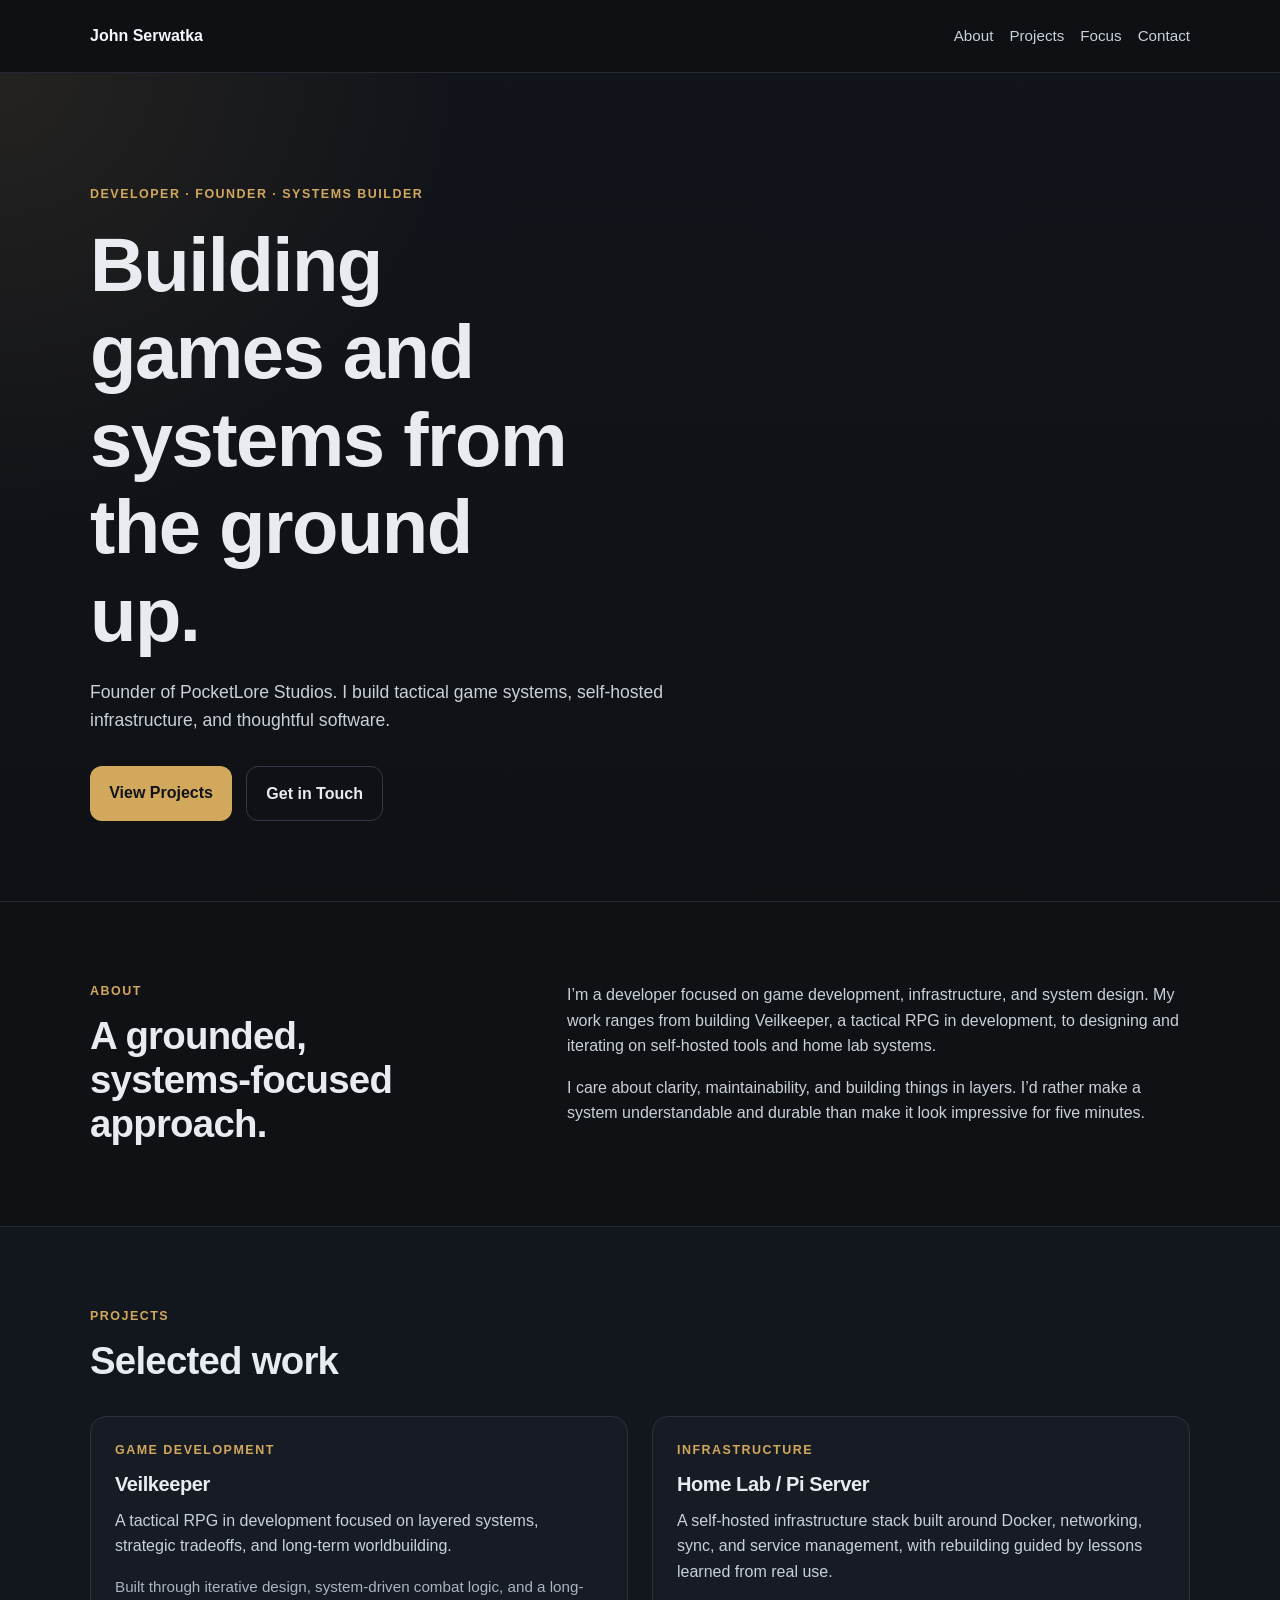
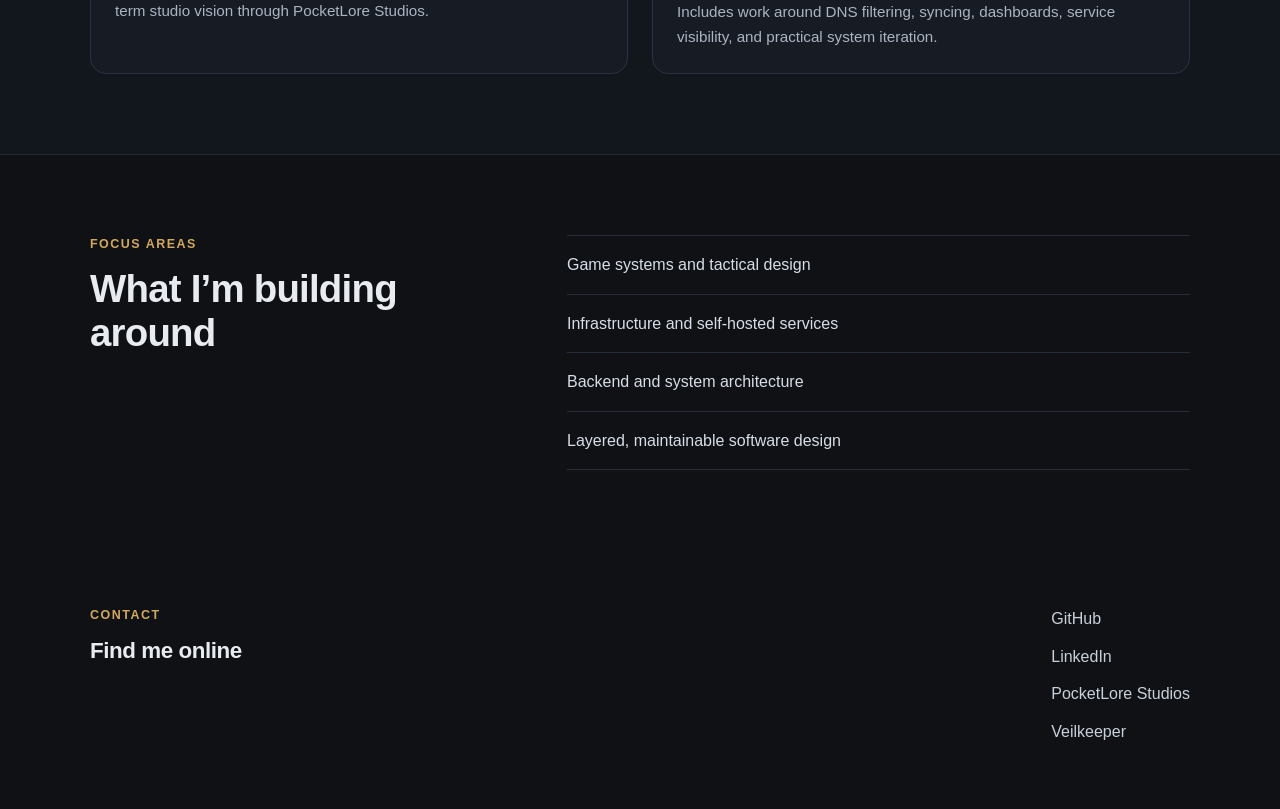
==== index.html @ 8f5040b2 "Initial commit" ====
<!DOCTYPE html>
<html lang="en">
<head>
  <!-- Basic page metadata -->
  <meta charset="UTF-8" />
  <meta name="viewport" content="width=device-width, initial-scale=1.0" />
  <meta
    name="description"
    content="John Serwatka builds games and systems from the ground up."
  />
  <title>John Serwatka</title>

  <!-- Main stylesheet -->
  <link rel="stylesheet" href="/css/style.css" />
</head>
<body>
<!-- Site header / top navigation -->
<header class="site-header">
  <div class="container header-inner">
    <a href="#top" class="site-title">John Serwatka</a>

    <nav class="site-nav" aria-label="Primary navigation">
      <a href="#about">About</a>
      <a href="#projects">Projects</a>
      <a href="#focus">Focus</a>
      <a href="#contact">Contact</a>
    </nav>
  </div>
</header>

<main id="top">
  <!-- Hero section -->
  <section class="hero">
    <div class="container">
      <p class="eyebrow">Developer · Founder · Systems Builder</p>
      <h1>Building games and systems from the ground up.</h1>
      <p class="hero-text">
        Founder of PocketLore Studios. I build tactical game systems,
        self-hosted infrastructure, and thoughtful software.
      </p>

      <div class="hero-actions">
        <a class="button button-primary" href="#projects">View Projects</a>
        <a class="button button-secondary" href="#contact">Get in Touch</a>
      </div>
    </div>
  </section>

  <!-- About section -->
  <section id="about" class="section">
    <div class="container section-grid">
      <div class="section-heading">
        <p class="section-label">About</p>
        <h2>A grounded, systems-focused approach.</h2>
      </div>

      <div class="section-content">
        <p>
          I’m a developer focused on game development, infrastructure,
          and system design. My work ranges from building Veilkeeper,
          a tactical RPG in development, to designing and iterating on
          self-hosted tools and home lab systems.
        </p>
        <p>
          I care about clarity, maintainability, and building things in layers.
          I’d rather make a system understandable and durable than make it look
          impressive for five minutes.
        </p>
      </div>
    </div>
  </section>

  <!-- Projects section -->
  <section id="projects" class="section section-alt">
    <div class="container">
      <div class="section-heading section-heading-full">
        <p class="section-label">Projects</p>
        <h2>Selected work</h2>
      </div>

      <div class="card-grid">
        <!-- Project card: Veilkeeper -->
        <article class="card">
          <p class="card-label">Game Development</p>
          <h3>Veilkeeper</h3>
          <p>
            A tactical RPG in development focused on layered systems,
            strategic tradeoffs, and long-term worldbuilding.
          </p>
          <p class="card-note">
            Built through iterative design, system-driven combat logic,
            and a long-term studio vision through PocketLore Studios.
          </p>
        </article>

        <!-- Project card: Home Lab -->
        <article class="card">
          <p class="card-label">Infrastructure</p>
          <h3>Home Lab / Pi Server</h3>
          <p>
            A self-hosted infrastructure stack built around Docker,
            networking, sync, and service management, with rebuilding
            guided by lessons learned from real use.
          </p>
          <p class="card-note">
            Includes work around DNS filtering, syncing, dashboards,
            service visibility, and practical system iteration.
          </p>
        </article>
      </div>
    </div>
  </section>

  <!-- Focus areas section -->
  <section id="focus" class="section">
    <div class="container section-grid">
      <div class="section-heading">
        <p class="section-label">Focus Areas</p>
        <h2>What I’m building around</h2>
      </div>

      <div class="section-content">
        <ul class="focus-list">
          <li>Game systems and tactical design</li>
          <li>Infrastructure and self-hosted services</li>
          <li>Backend and system architecture</li>
          <li>Layered, maintainable software design</li>
        </ul>
      </div>
    </div>
  </section>
</main>

<!-- Footer / contact links -->
<footer id="contact" class="site-footer">
  <div class="container footer-inner">
    <div>
      <p class="section-label">Contact</p>
      <h2 class="footer-title">Find me online</h2>
    </div>

    <ul class="footer-links">
      <li><a href="https://github.com/John-Serwatka" target="_blank" rel="noopener noreferrer">GitHub</a></li>
      <li><a href="https://www.linkedin.com/in/john-c-serwatka" target="_blank" rel="noopener noreferrer">LinkedIn</a></li>
      <li><a href="https://pocketlorestudios.com/" target="_blank" rel="noopener noreferrer">PocketLore Studios</a></li>
      <li><a href="https://veilkeepergame.com/" target="_blank" rel="noopener noreferrer">Veilkeeper</a></li>
    </ul>
  </div>
</footer>
</body>
</html>
---- css/style.css ----
/* ================================
   Base / Reset
   ================================ */

*,
*::before,
*::after {
  box-sizing: border-box;
}

html {
  scroll-behavior: smooth;
}

body,
h1,
h2,
h3,
p,
ul {
  margin: 0;
}

body {
  /* Clean, restrained palette */
  background: #0f1115;
  color: #e8ebf0;
  font-family: Arial, Helvetica, sans-serif;
  line-height: 1.6;
}

/* Improve default media behavior if added later */
img {
  max-width: 100%;
  display: block;
}

/* Shared layout container */
.container {
  width: min(1100px, calc(100% - 2rem));
  margin: 0 auto;
}

/* ================================
   Typography
   ================================ */

h1,
h2,
h3 {
  line-height: 1.15;
  letter-spacing: -0.02em;
}

h1 {
  font-size: clamp(2.5rem, 6vw, 4.75rem);
  max-width: 12ch;
}

h2 {
  font-size: clamp(1.75rem, 3vw, 2.5rem);
}

h3 {
  font-size: 1.25rem;
}

p {
  color: #c8d0da;
}

.eyebrow,
.section-label,
.card-label {
  text-transform: uppercase;
  letter-spacing: 0.12em;
  font-size: 0.78rem;
  font-weight: 700;
  color: #d2a85d;
}

.hero-text {
  max-width: 42rem;
  font-size: 1.1rem;
  margin-top: 1.25rem;
}

.card-note {
  margin-top: 1rem;
  font-size: 0.95rem;
  color: #aab4c2;
}

/* ================================
   Header
   ================================ */

.site-header {
  position: sticky;
  top: 0;
  z-index: 10;
  background: rgba(15, 17, 21, 0.92);
  border-bottom: 1px solid #232833;
  backdrop-filter: blur(8px);
}

.header-inner {
  display: flex;
  justify-content: space-between;
  align-items: center;
  min-height: 4.5rem;
  gap: 1rem;
}

.site-title {
  color: #f5f7fb;
  text-decoration: none;
  font-weight: 700;
  font-size: 1rem;
}

.site-nav {
  display: flex;
  flex-wrap: wrap;
  gap: 1rem;
}

.site-nav a {
  color: #c8d0da;
  text-decoration: none;
  font-size: 0.95rem;
}

.site-nav a:hover,
.site-nav a:focus-visible,
.site-title:hover,
.site-title:focus-visible {
  color: #ffffff;
}

/* ================================
   Hero
   ================================ */

.hero {
  padding: 7rem 0 5rem;
  border-bottom: 1px solid #232833;
  background:
    radial-gradient(circle at top left, rgba(210, 168, 93, 0.10), transparent 30%),
    linear-gradient(180deg, #11141a 0%, #0f1115 100%);
}

.hero .eyebrow {
  margin-bottom: 1rem;
}

.hero-actions {
  display: flex;
  flex-wrap: wrap;
  gap: 0.875rem;
  margin-top: 2rem;
}

/* ================================
   Buttons
   ================================ */

.button {
  display: inline-block;
  padding: 0.85rem 1.2rem;
  border-radius: 0.75rem;
  text-decoration: none;
  font-weight: 700;
  transition: transform 0.15s ease, border-color 0.15s ease;
}

.button:hover,
.button:focus-visible {
  transform: translateY(-1px);
}

.button-primary {
  background: #d2a85d;
  color: #111318;
}

.button-secondary {
  border: 1px solid #313847;
  color: #e8ebf0;
  background: transparent;
}

/* ================================
   Sections
   ================================ */

.section {
  padding: 5rem 0;
}

.section-alt {
  background: #12161d;
  border-top: 1px solid #232833;
  border-bottom: 1px solid #232833;
}

.section-grid {
  display: grid;
  grid-template-columns: 1fr 1.4fr;
  gap: 2rem;
  align-items: start;
}

.section-heading {
  max-width: 24rem;
}

.section-heading-full {
  margin-bottom: 2rem;
}

.section-label {
  margin-bottom: 0.75rem;
}

.section-content p + p {
  margin-top: 1rem;
}

/* ================================
   Cards / Project Grid
   ================================ */

.card-grid {
  display: grid;
  grid-template-columns: repeat(2, minmax(0, 1fr));
  gap: 1.5rem;
}

.card {
  background: #171c24;
  border: 1px solid #2a3140;
  border-radius: 1rem;
  padding: 1.5rem;
}

.card .card-label {
  margin-bottom: 0.75rem;
}

.card h3 {
  margin-bottom: 0.75rem;
}

/* ================================
   Focus list
   ================================ */

.focus-list {
  list-style: none;
  padding: 0;
}

.focus-list li {
  padding: 1rem 0;
  border-bottom: 1px solid #262c38;
  color: #d7dee8;
}

.focus-list li:first-child {
  border-top: 1px solid #262c38;
}

/* ================================
   Footer
   ================================ */

.site-footer {
  padding: 3.5rem 0 4rem;
}

.footer-inner {
  display: flex;
  justify-content: space-between;
  gap: 2rem;
  align-items: start;
}

.footer-title {
  margin-top: 0.35rem;
  font-size: 1.4rem;
}

.footer-links {
  list-style: none;
  padding: 0;
}

.footer-links li + li {
  margin-top: 0.75rem;
}

.footer-links a {
  color: #c8d0da;
  text-decoration: none;
}

.footer-links a:hover,
.footer-links a:focus-visible {
  color: #ffffff;
}

/* ================================
   Responsive adjustments
   ================================ */

@media (max-width: 820px) {
  .section-grid,
  .card-grid,
  .footer-inner {
    grid-template-columns: 1fr;
    display: grid;
  }

  .hero {
    padding: 5.5rem 0 4rem;
  }

  .header-inner {
    align-items: flex-start;
    padding: 1rem 0;
    flex-direction: column;
  }

  .site-nav {
    gap: 0.85rem;
  }
}

@media (max-width: 520px) {
  .container {
    width: min(1100px, calc(100% - 1.25rem));
  }

  .button {
    width: 100%;
    text-align: center;
  }
}
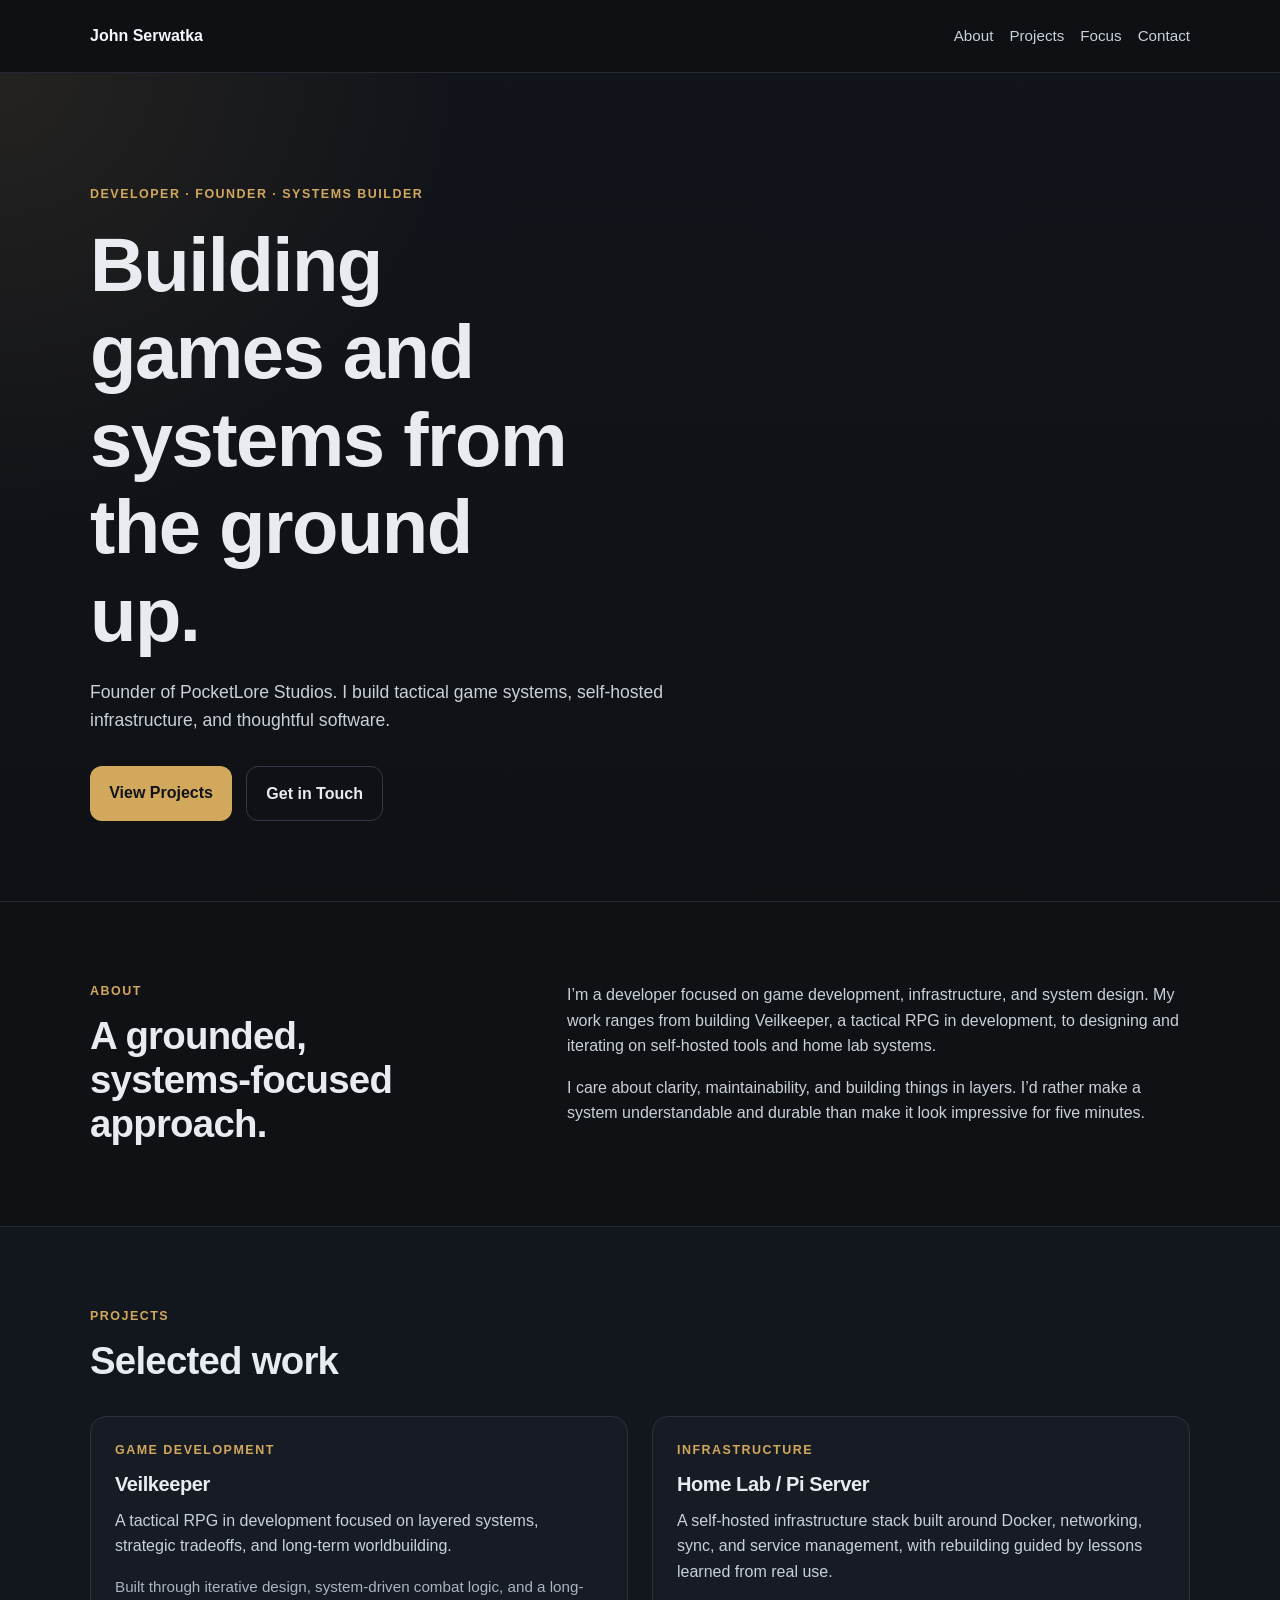
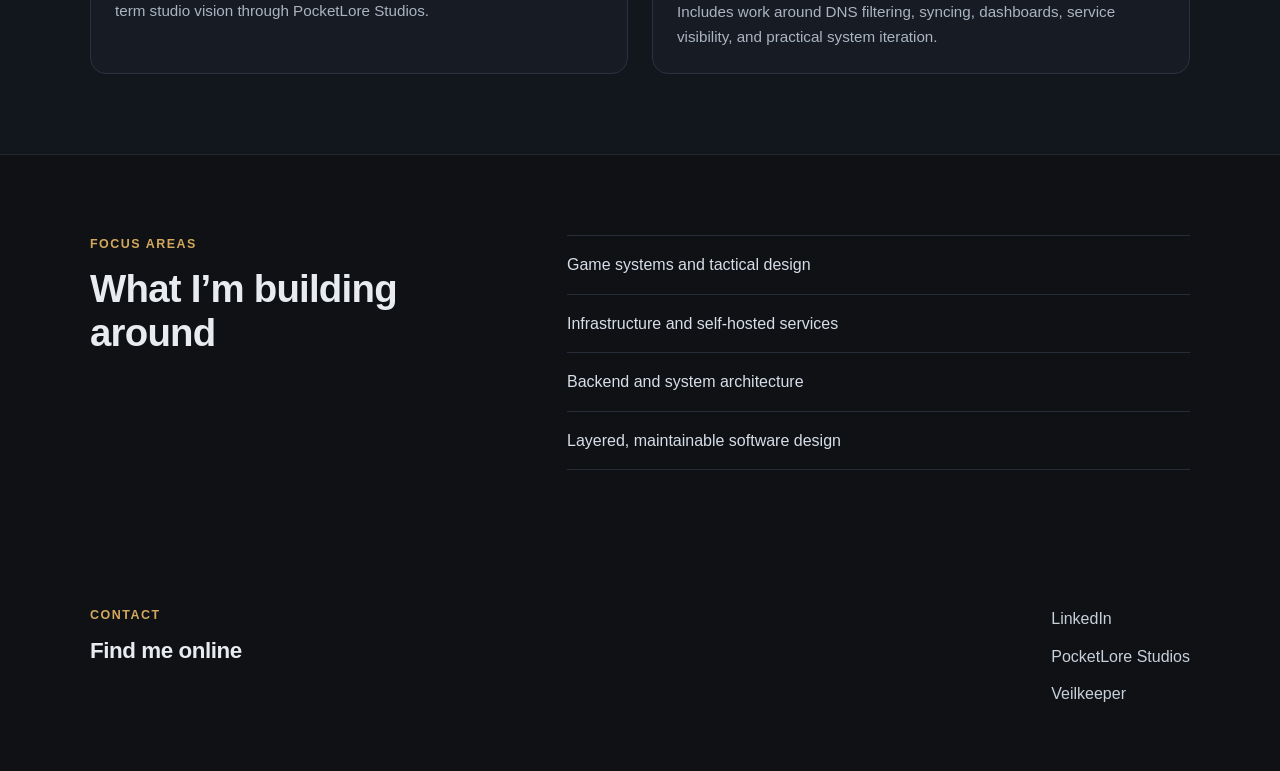
==== commit 32559746: "Update index.html removed GitHub link while waiting for GitHub support" ====
--- a/index.html
+++ b/index.html
@@ -140,7 +140,6 @@
     </div>
 
     <ul class="footer-links">
-      <li><a href="https://github.com/John-Serwatka" target="_blank" rel="noopener noreferrer">GitHub</a></li>
       <li><a href="https://www.linkedin.com/in/john-c-serwatka" target="_blank" rel="noopener noreferrer">LinkedIn</a></li>
       <li><a href="https://pocketlorestudios.com/" target="_blank" rel="noopener noreferrer">PocketLore Studios</a></li>
       <li><a href="https://veilkeepergame.com/" target="_blank" rel="noopener noreferrer">Veilkeeper</a></li>
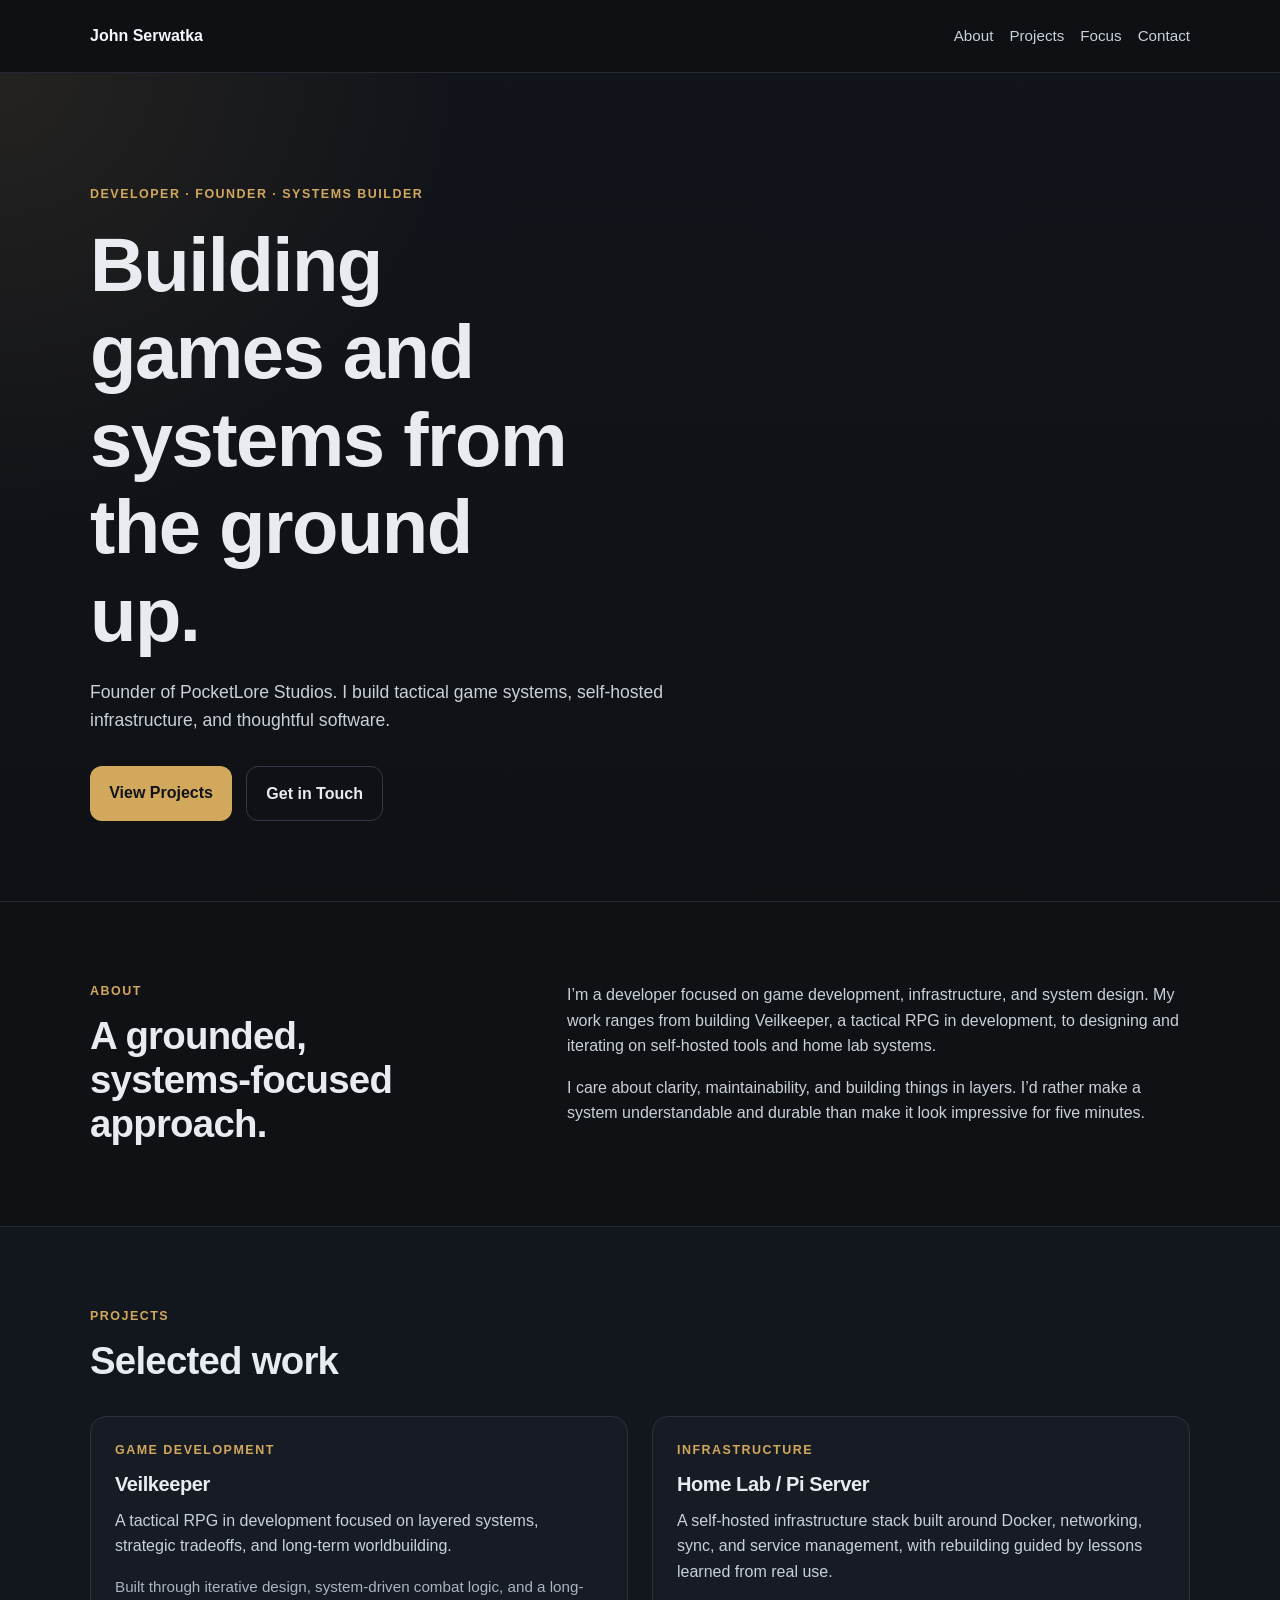
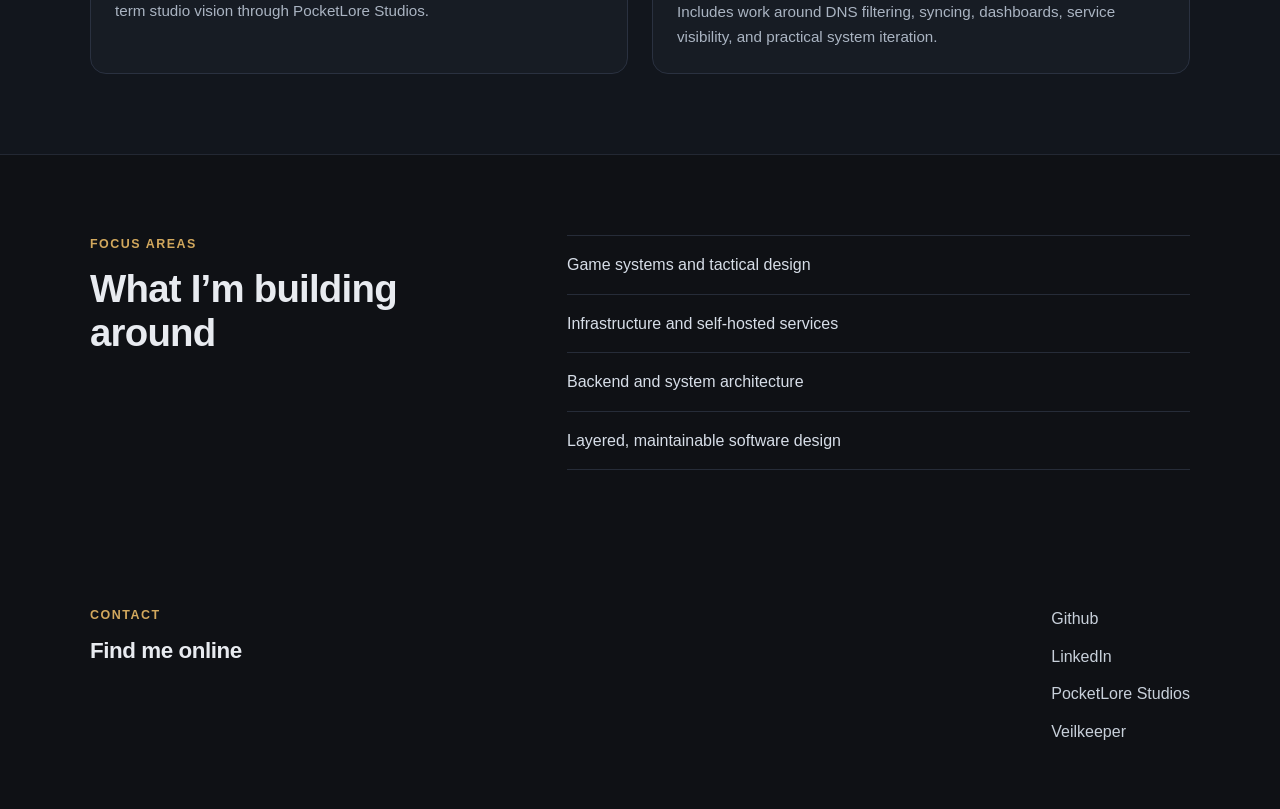
==== commit 663adc03: "readded github now that account issues have been resolved" ====
--- a/index.html
+++ b/index.html
@@ -140,6 +140,7 @@
     </div>
 
     <ul class="footer-links">
+      <li><a href="https://github.com/John-Serwatka" target="_blank" rel="noopener noreferrer">Github</a></li>
       <li><a href="https://www.linkedin.com/in/john-c-serwatka" target="_blank" rel="noopener noreferrer">LinkedIn</a></li>
       <li><a href="https://pocketlorestudios.com/" target="_blank" rel="noopener noreferrer">PocketLore Studios</a></li>
       <li><a href="https://veilkeepergame.com/" target="_blank" rel="noopener noreferrer">Veilkeeper</a></li>
--- a/css/style.css
+++ b/css/style.css
@@ -35,7 +35,7 @@
   display: block;
 }
 
-/* Shared layout container */
+/* Shared layout containers */
 .container {
   width: min(1100px, calc(100% - 2rem));
   margin: 0 auto;
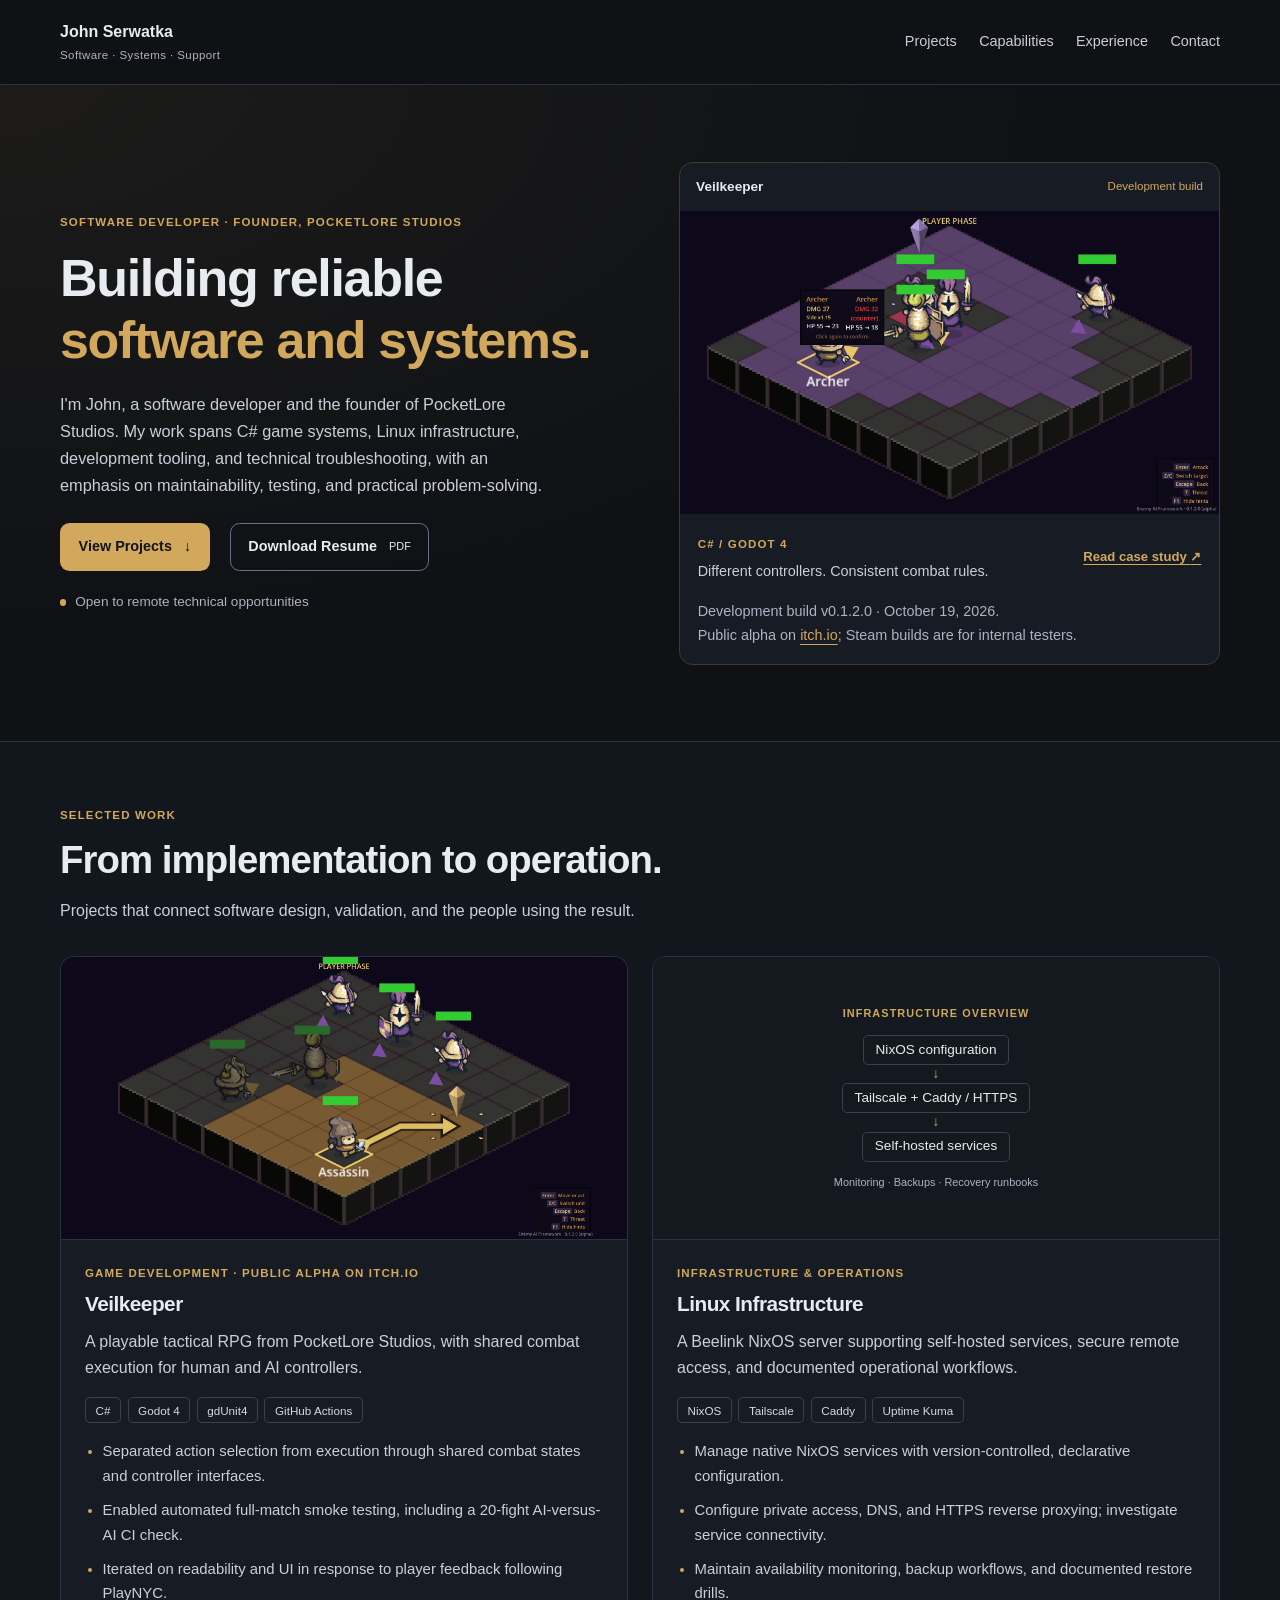
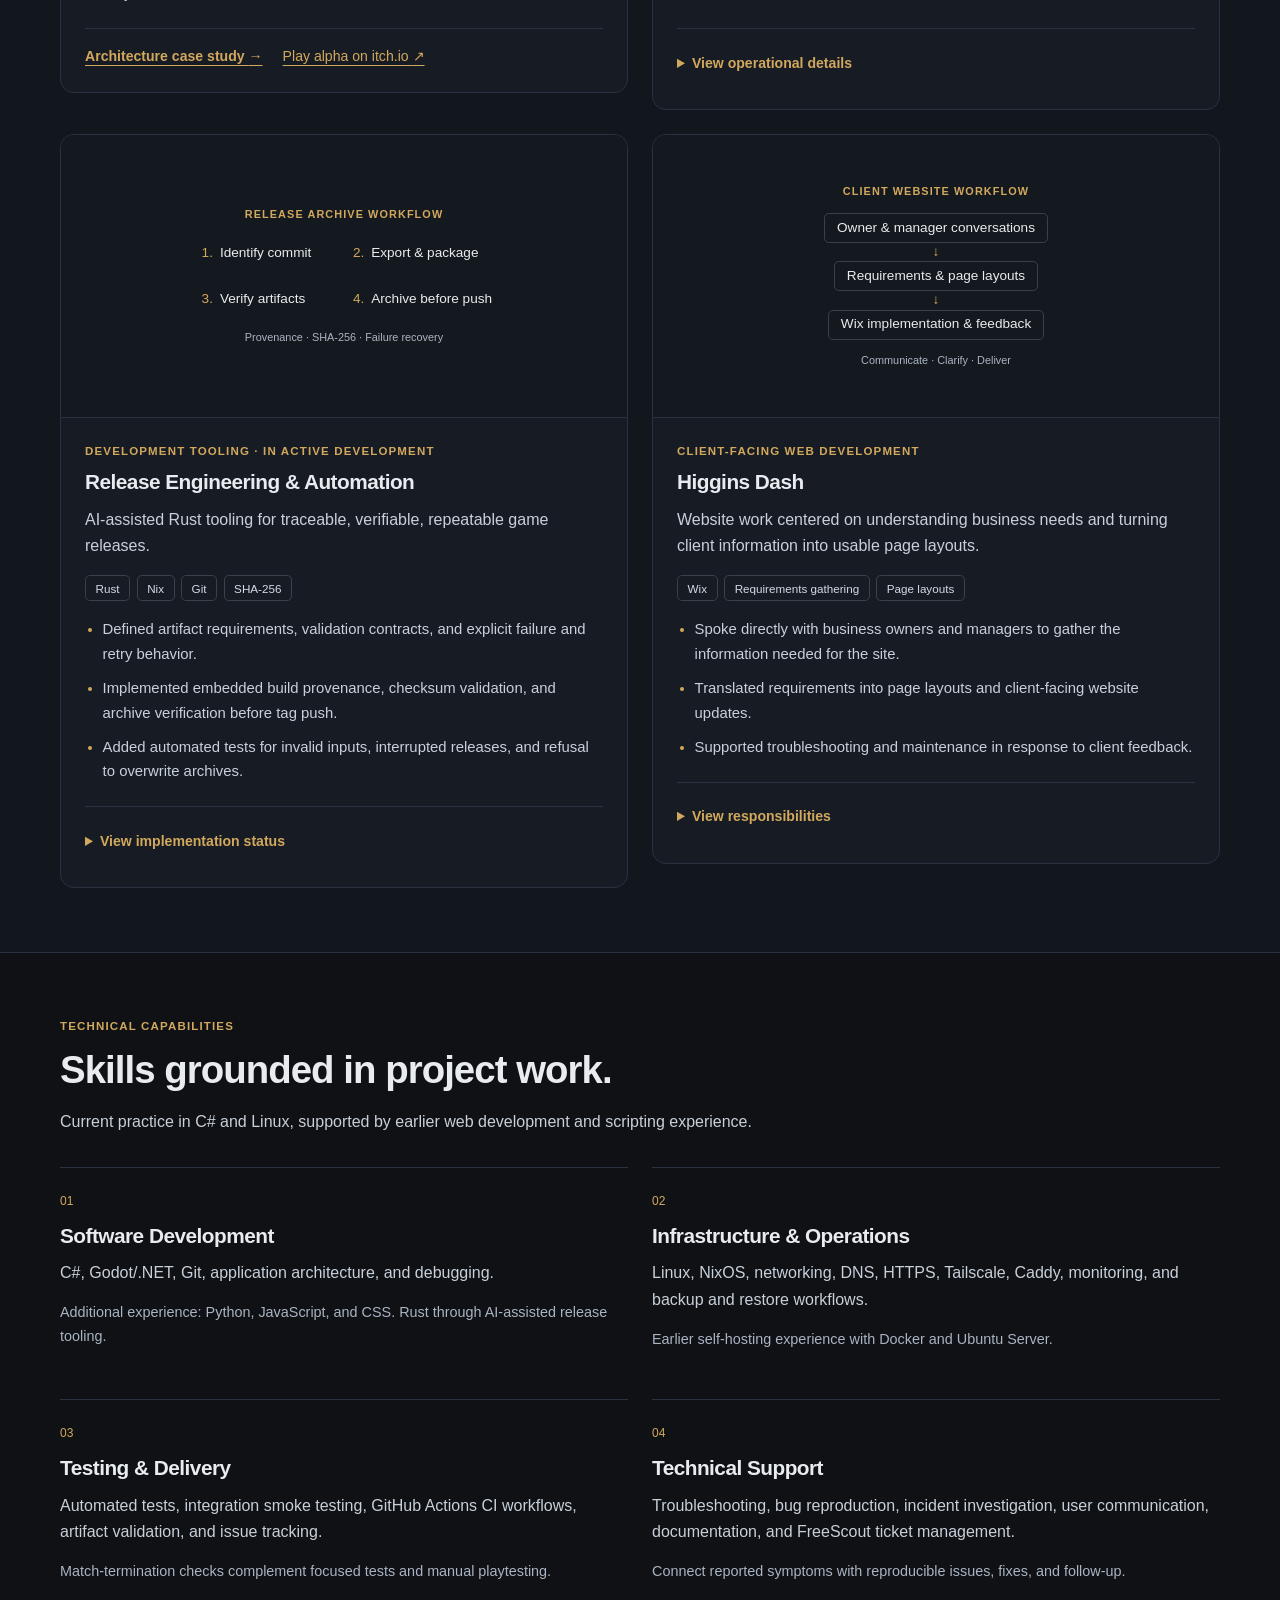
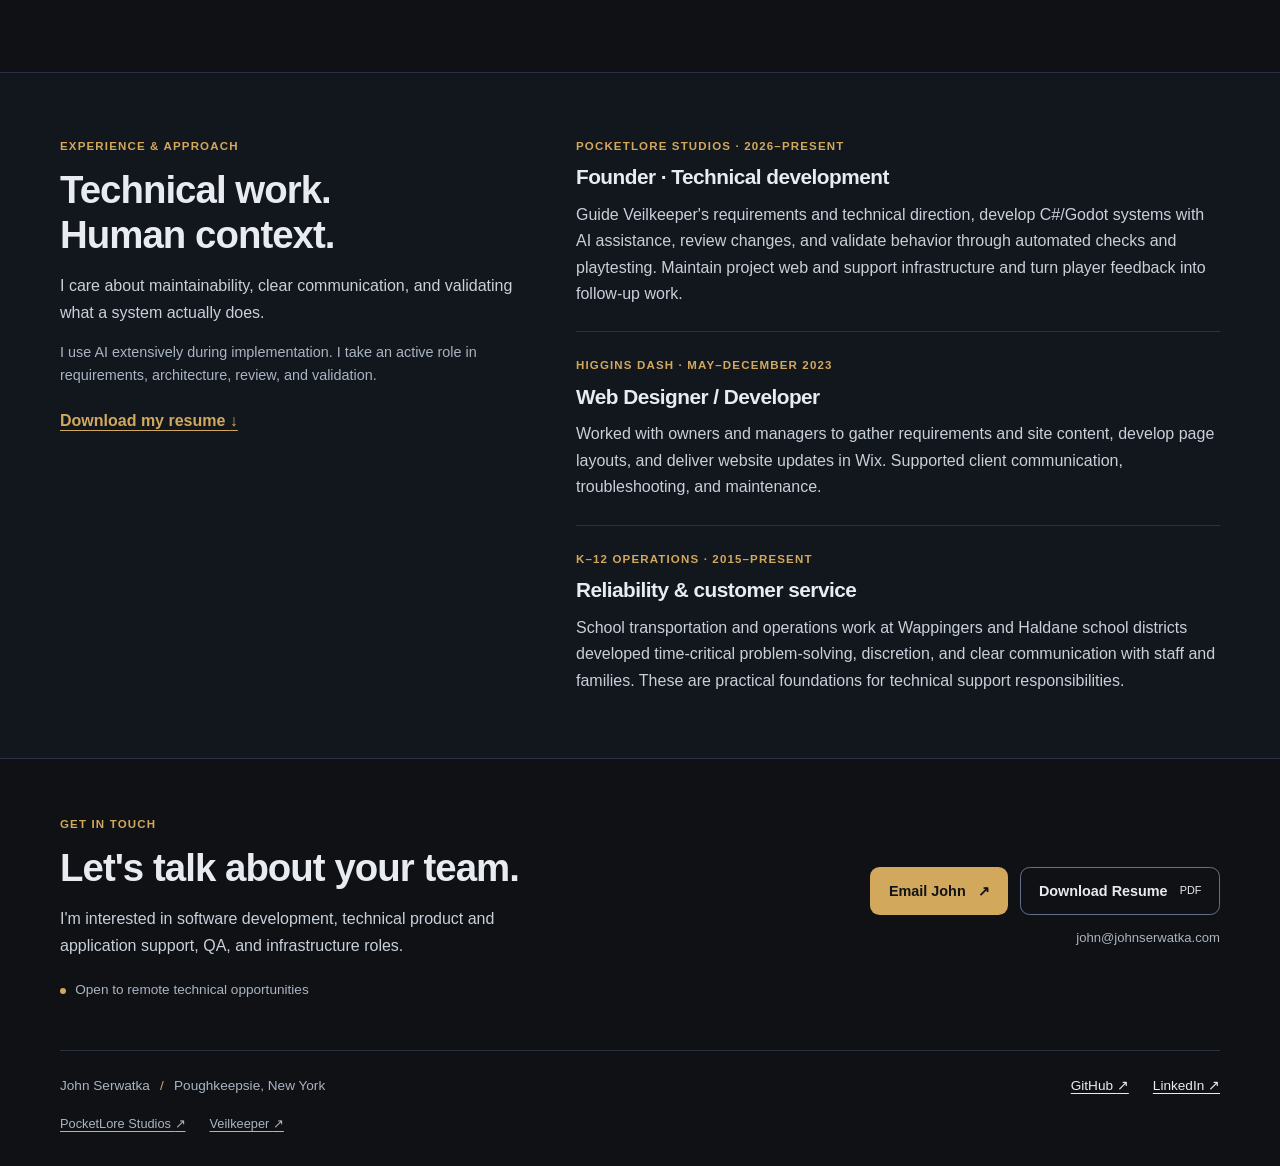
==== commit cc4900a4: "feat(update): updated information and layout" ====
--- a/index.html
+++ b/index.html
@@ -1,151 +1,577 @@
-<!DOCTYPE html>
+<!doctype html>
 <html lang="en">
-<head>
-  <!-- Basic page metadata -->
-  <meta charset="UTF-8" />
-  <meta name="viewport" content="width=device-width, initial-scale=1.0" />
-  <meta
-    name="description"
-    content="John Serwatka builds games and systems from the ground up."
-  />
-  <title>John Serwatka</title>
-
-  <!-- Main stylesheet -->
-  <link rel="stylesheet" href="/css/style.css" />
-</head>
-<body>
-<!-- Site header / top navigation -->
-<header class="site-header">
-  <div class="container header-inner">
-    <a href="#top" class="site-title">John Serwatka</a>
-
-    <nav class="site-nav" aria-label="Primary navigation">
-      <a href="#about">About</a>
-      <a href="#projects">Projects</a>
-      <a href="#focus">Focus</a>
-      <a href="#contact">Contact</a>
-    </nav>
-  </div>
-</header>
-
-<main id="top">
-  <!-- Hero section -->
-  <section class="hero">
-    <div class="container">
-      <p class="eyebrow">Developer · Founder · Systems Builder</p>
-      <h1>Building games and systems from the ground up.</h1>
-      <p class="hero-text">
-        Founder of PocketLore Studios. I build tactical game systems,
-        self-hosted infrastructure, and thoughtful software.
-      </p>
-
-      <div class="hero-actions">
-        <a class="button button-primary" href="#projects">View Projects</a>
-        <a class="button button-secondary" href="#contact">Get in Touch</a>
+  <head>
+    <meta charset="UTF-8" />
+    <meta name="viewport" content="width=device-width, initial-scale=1.0" />
+    <meta
+      name="description"
+      content="John Serwatka — software developer and PocketLore Studios founder. C# game systems, Linux infrastructure, automated testing, and technical support."
+    />
+    <meta name="theme-color" content="#0f1115" />
+    <meta name="author" content="John Serwatka" />
+    <link rel="canonical" href="https://johnserwatka.com/" />
+    <meta property="og:type" content="website" />
+    <meta property="og:site_name" content="John Serwatka" />
+    <meta
+      property="og:title"
+      content="John Serwatka | Software, Systems &amp; Technical Support"
+    />
+    <meta
+      property="og:description"
+      content="C# game systems, Linux infrastructure, automated testing, and technical support. Explore John Serwatka's projects, case study, and resume."
+    />
+    <meta property="og:url" content="https://johnserwatka.com/" />
+    <meta
+      property="og:image"
+      content="https://johnserwatka.com/img/veilkeeper-isometric.jpg"
+    />
+    <meta property="og:image:type" content="image/jpeg" />
+    <meta property="og:image:width" content="1920" />
+    <meta property="og:image:height" content="1080" />
+    <meta
+      property="og:image:alt"
+      content="Veilkeeper development-build gameplay showing the isometric battlefield and combat preview."
+    />
+    <meta name="twitter:card" content="summary_large_image" />
+    <meta
+      name="twitter:title"
+      content="John Serwatka | Software, Systems &amp; Technical Support"
+    />
+    <meta
+      name="twitter:description"
+      content="C# game systems, Linux infrastructure, automated testing, and technical support. Projects, case study, and resume."
+    />
+    <meta
+      name="twitter:image"
+      content="https://johnserwatka.com/img/veilkeeper-isometric.jpg"
+    />
+    <meta
+      name="twitter:image:alt"
+      content="Veilkeeper development-build gameplay showing the isometric battlefield and combat preview."
+    />
+    <title>John Serwatka | Software, Systems &amp; Technical Support</title>
+    <link rel="icon" href="/icon.svg" type="image/svg+xml" />
+    <link rel="stylesheet" href="/css/style.css" />
+  </head>
+  <body>
+    <a class="skip-link" href="#main">Skip to content</a>
+    <header class="site-header" id="top">
+      <div class="container header-inner">
+        <a href="/" class="site-title"
+          >John Serwatka<span>Software · Systems · Support</span></a
+        >
+        <nav class="site-nav" aria-label="Primary navigation">
+          <a href="#projects">Projects</a>
+          <a href="#focus">Capabilities</a>
+          <a href="#about">Experience</a>
+          <a href="#contact">Contact</a>
+        </nav>
       </div>
-    </div>
-  </section>
-
-  <!-- About section -->
-  <section id="about" class="section">
-    <div class="container section-grid">
-      <div class="section-heading">
-        <p class="section-label">About</p>
-        <h2>A grounded, systems-focused approach.</h2>
+    </header>
+
+    <main id="main" tabindex="-1">
+      <section class="hero" aria-labelledby="hero-heading">
+        <div class="container hero-grid">
+          <div class="hero-copy">
+            <p class="eyebrow">
+              Software developer · Founder, PocketLore Studios
+            </p>
+            <h1 id="hero-heading">
+              Building reliable <span>software and systems.</span>
+            </h1>
+            <p class="hero-text">
+              I'm John, a software developer and the founder of PocketLore
+              Studios. My work spans C# game systems, Linux infrastructure,
+              development tooling, and technical troubleshooting, with an
+              emphasis on maintainability, testing, and practical
+              problem-solving.
+            </p>
+            <div class="hero-actions">
+              <a class="button button-primary" href="#projects"
+                >View Projects <span aria-hidden="true">↓</span></a
+              >
+              <a
+                class="button button-secondary"
+                href="/files/John_Serwatka_Resume.pdf"
+                download
+                >Download Resume <span class="button-meta">PDF</span></a
+              >
+            </div>
+            <p class="availability">Open to remote technical opportunities</p>
+          </div>
+          <figure class="hero-project">
+            <div class="visual-heading">
+              <span>Veilkeeper</span
+              ><span class="status">Development build</span>
+            </div>
+            <a
+              class="screenshot-link"
+              href="/projects/veilkeeper/"
+              aria-label="Read the Veilkeeper architecture case study"
+            >
+              <img
+                src="/img/veilkeeper-isometric.jpg"
+                width="1920"
+                height="1080"
+                alt="Veilkeeper v0.1.2.0 alpha on an isometric battlefield: an attack preview shows damage, remaining health, and the enemy's counterattack."
+                fetchpriority="high"
+              />
+            </a>
+            <figcaption>
+              <div>
+                <span class="eyebrow">C# / Godot 4</span>
+                <p>Different controllers. Consistent combat rules.</p>
+              </div>
+              <a class="text-link" href="/projects/veilkeeper/"
+                >Read case study <span aria-hidden="true">↗</span></a
+              >
+              <p class="image-note">
+                Development build v0.1.2.0 · October 19, 2026.<br />
+                Public alpha on
+                <a href="https://pocketlore-studios.itch.io/veilkeeper"
+                  >itch.io</a
+                >; Steam builds are for internal testers.
+              </p>
+            </figcaption>
+          </figure>
+        </div>
+      </section>
+
+      <section
+        id="projects"
+        class="section section-alt"
+        aria-labelledby="projects-heading"
+      >
+        <div class="container">
+          <div class="section-heading section-heading-full">
+            <p class="section-label">Selected work</p>
+            <h2 id="projects-heading">From implementation to operation.</h2>
+            <p>
+              Projects that connect software design, validation, and the people
+              using the result.
+            </p>
+          </div>
+          <!-- Reusable project-card structure: visual, summary, tags, evidence, actions. -->
+          <div class="card-grid">
+            <article class="project-card" aria-labelledby="veilkeeper-title">
+              <a
+                class="project-visual screenshot-link"
+                href="/projects/veilkeeper/"
+                aria-label="Read the Veilkeeper architecture case study"
+              >
+                <img
+                  src="/img/veilkeeper-movement.jpg"
+                  width="1920"
+                  height="1080"
+                  alt="Veilkeeper v0.1.2.0 alpha showing an Assassin's movement range and routed path across the isometric board toward a gold crystal cursor."
+                  loading="lazy"
+                  decoding="async"
+                />
+              </a>
+              <div class="card-body">
+                <p class="card-label">
+                  Game development · Public alpha on itch.io
+                </p>
+                <h3 id="veilkeeper-title">Veilkeeper</h3>
+                <p>
+                  A playable tactical RPG from PocketLore Studios, with shared
+                  combat execution for human and AI controllers.
+                </p>
+                <ul class="tags" aria-label="Veilkeeper technologies">
+                  <li>C#</li>
+                  <li>Godot 4</li>
+                  <li>gdUnit4</li>
+                  <li>GitHub Actions</li>
+                </ul>
+                <ul class="accomplishments">
+                  <li>
+                    Separated action selection from execution through shared
+                    combat states and controller interfaces.
+                  </li>
+                  <li>
+                    Enabled automated full-match smoke testing, including a
+                    20-fight AI-versus-AI CI check.
+                  </li>
+                  <li>
+                    Iterated on readability and UI in response to player
+                    feedback following PlayNYC.
+                  </li>
+                </ul>
+                <div class="card-actions">
+                  <a class="text-link" href="/projects/veilkeeper/"
+                    >Architecture case study
+                    <span aria-hidden="true">→</span></a
+                  ><a href="https://pocketlore-studios.itch.io/veilkeeper"
+                    >Play alpha on itch.io <span aria-hidden="true">↗</span></a
+                  >
+                </div>
+              </div>
+            </article>
+
+            <article
+              class="project-card"
+              aria-labelledby="infrastructure-title"
+            >
+              <div class="project-visual system-visual">
+                <p class="visual-kicker">Infrastructure overview</p>
+                <div class="system-flow">
+                  <span>NixOS configuration</span
+                  ><span aria-hidden="true">↓</span
+                  ><span>Tailscale + Caddy / HTTPS</span
+                  ><span aria-hidden="true">↓</span
+                  ><span>Self-hosted services</span>
+                </div>
+                <p class="visual-footnote">
+                  Monitoring · Backups · Recovery runbooks
+                </p>
+              </div>
+              <div class="card-body">
+                <p class="card-label">Infrastructure &amp; operations</p>
+                <h3 id="infrastructure-title">Linux Infrastructure</h3>
+                <p>
+                  A Beelink NixOS server supporting self-hosted services, secure
+                  remote access, and documented operational workflows.
+                </p>
+                <ul class="tags" aria-label="Infrastructure technologies">
+                  <li>NixOS</li>
+                  <li>Tailscale</li>
+                  <li>Caddy</li>
+                  <li>Uptime Kuma</li>
+                </ul>
+                <ul class="accomplishments">
+                  <li>
+                    Manage native NixOS services with version-controlled,
+                    declarative configuration.
+                  </li>
+                  <li>
+                    Configure private access, DNS, and HTTPS reverse proxying;
+                    investigate service connectivity.
+                  </li>
+                  <li>
+                    Maintain availability monitoring, backup workflows, and
+                    documented restore drills.
+                  </li>
+                </ul>
+                <details class="project-details">
+                  <summary>View operational details</summary>
+                  <div>
+                    <p>
+                      The current server runs services including Nextcloud,
+                      Vaultwarden, and FreeScout as native NixOS services.
+                      Tailscale provides remote connectivity and Caddy handles
+                      HTTPS access.
+                    </p>
+                    <p>
+                      Operational work includes service health checks, failure
+                      notifications, application-consistent backup preparation,
+                      and recovery procedures. Docker experience comes from
+                      earlier self-hosting work; this server does not run its
+                      services in containers.
+                    </p>
+                  </div>
+                </details>
+              </div>
+            </article>
+
+            <article class="project-card" aria-labelledby="release-title">
+              <div class="project-visual system-visual">
+                <p class="visual-kicker">Release archive workflow</p>
+                <ol class="release-flow">
+                  <li>Identify commit</li>
+                  <li>Export &amp; package</li>
+                  <li>Verify artifacts</li>
+                  <li>Archive before push</li>
+                </ol>
+                <p class="visual-footnote">
+                  Provenance · SHA-256 · Failure recovery
+                </p>
+              </div>
+              <div class="card-body">
+                <p class="card-label">
+                  Development tooling · In active development
+                </p>
+                <h3 id="release-title">Release Engineering &amp; Automation</h3>
+                <p>
+                  AI-assisted Rust tooling for traceable, verifiable, repeatable
+                  game releases.
+                </p>
+                <ul class="tags" aria-label="Release tooling technologies">
+                  <li>Rust</li>
+                  <li>Nix</li>
+                  <li>Git</li>
+                  <li>SHA-256</li>
+                </ul>
+                <ul class="accomplishments">
+                  <li>
+                    Defined artifact requirements, validation contracts, and
+                    explicit failure and retry behavior.
+                  </li>
+                  <li>
+                    Implemented embedded build provenance, checksum validation,
+                    and archive verification before tag push.
+                  </li>
+                  <li>
+                    Added automated tests for invalid inputs, interrupted
+                    releases, and refusal to overwrite archives.
+                  </li>
+                </ul>
+                <details class="project-details">
+                  <summary>View implementation status</summary>
+                  <div>
+                    <p>
+                      The release archive and verification path is implemented,
+                      with deterministic packaging, build-stamp readback, and
+                      atomic archive promotion that refuses to overwrite an
+                      existing release.
+                    </p>
+                    <p>
+                      Store-upload orchestration is in development, with
+                      supporting modules and a test harness implemented;
+                      end-to-end publishing validation remains incomplete. My
+                      role includes requirements, architecture decisions,
+                      review, and validation, with extensive AI assistance
+                      during implementation.
+                    </p>
+                  </div>
+                </details>
+              </div>
+            </article>
+
+            <article class="project-card" aria-labelledby="higgins-title">
+              <div class="project-visual system-visual">
+                <p class="visual-kicker">Client website workflow</p>
+                <div class="system-flow">
+                  <span>Owner &amp; manager conversations</span
+                  ><span aria-hidden="true">↓</span
+                  ><span>Requirements &amp; page layouts</span
+                  ><span aria-hidden="true">↓</span
+                  ><span>Wix implementation &amp; feedback</span>
+                </div>
+                <p class="visual-footnote">Communicate · Clarify · Deliver</p>
+              </div>
+              <div class="card-body">
+                <p class="card-label">Client-facing web development</p>
+                <h3 id="higgins-title">Higgins Dash</h3>
+                <p>
+                  Website work centered on understanding business needs and
+                  turning client information into usable page layouts.
+                </p>
+                <ul
+                  class="tags"
+                  aria-label="Higgins Dash platform and practices"
+                >
+                  <li>Wix</li>
+                  <li>Requirements gathering</li>
+                  <li>Page layouts</li>
+                </ul>
+                <ul class="accomplishments">
+                  <li>
+                    Spoke directly with business owners and managers to gather
+                    the information needed for the site.
+                  </li>
+                  <li>
+                    Translated requirements into page layouts and client-facing
+                    website updates.
+                  </li>
+                  <li>
+                    Supported troubleshooting and maintenance in response to
+                    client feedback.
+                  </li>
+                </ul>
+                <details class="project-details">
+                  <summary>View responsibilities</summary>
+                  <div>
+                    <p>
+                      My main responsibilities were requirements communication
+                      and page layouts: discussing the site with owners and
+                      managers, clarifying what information visitors needed, and
+                      organizing it for delivery in Wix.
+                    </p>
+                    <p>
+                      This was prior client work. The focus here is the
+                      requirements, implementation, troubleshooting, and
+                      maintenance experience.
+                    </p>
+                  </div>
+                </details>
+              </div>
+            </article>
+          </div>
+        </div>
+      </section>
+
+      <section
+        id="focus"
+        class="section"
+        aria-labelledby="capabilities-heading"
+      >
+        <div class="container">
+          <div class="section-heading section-heading-full">
+            <p class="section-label">Technical capabilities</p>
+            <h2 id="capabilities-heading">Skills grounded in project work.</h2>
+            <p>
+              Current practice in C# and Linux, supported by earlier web
+              development and scripting experience.
+            </p>
+          </div>
+          <div class="capability-grid">
+            <article class="capability">
+              <span class="capability-number" aria-hidden="true">01</span>
+              <h3>Software Development</h3>
+              <p>
+                C#, Godot/.NET, Git, application architecture, and debugging.
+              </p>
+              <p class="card-note">
+                Additional experience: Python, JavaScript, and CSS. Rust through
+                AI-assisted release tooling.
+              </p>
+            </article>
+            <article class="capability">
+              <span class="capability-number" aria-hidden="true">02</span>
+              <h3>Infrastructure &amp; Operations</h3>
+              <p>
+                Linux, NixOS, networking, DNS, HTTPS, Tailscale, Caddy,
+                monitoring, and backup and restore workflows.
+              </p>
+              <p class="card-note">
+                Earlier self-hosting experience with Docker and Ubuntu Server.
+              </p>
+            </article>
+            <article class="capability">
+              <span class="capability-number" aria-hidden="true">03</span>
+              <h3>Testing &amp; Delivery</h3>
+              <p>
+                Automated tests, integration smoke testing, GitHub Actions CI
+                workflows, artifact validation, and issue tracking.
+              </p>
+              <p class="card-note">
+                Match-termination checks complement focused tests and manual
+                playtesting.
+              </p>
+            </article>
+            <article class="capability">
+              <span class="capability-number" aria-hidden="true">04</span>
+              <h3>Technical Support</h3>
+              <p>
+                Troubleshooting, bug reproduction, incident investigation, user
+                communication, documentation, and FreeScout ticket management.
+              </p>
+              <p class="card-note">
+                Connect reported symptoms with reproducible issues, fixes, and
+                follow-up.
+              </p>
+            </article>
+          </div>
+        </div>
+      </section>
+
+      <section
+        id="about"
+        class="section section-alt"
+        aria-labelledby="experience-heading"
+      >
+        <div class="container section-grid">
+          <div class="section-heading">
+            <p class="section-label">Experience &amp; approach</p>
+            <h2 id="experience-heading">Technical work. Human context.</h2>
+            <p>
+              I care about maintainability, clear communication, and validating
+              what a system actually does.
+            </p>
+            <p class="card-note">
+              I use AI extensively during implementation. I take an active role
+              in requirements, architecture, review, and validation.
+            </p>
+            <a
+              class="text-link section-link"
+              href="/files/John_Serwatka_Resume.pdf"
+              download
+              >Download my resume <span aria-hidden="true">↓</span></a
+            >
+          </div>
+          <div class="experience-list">
+            <article class="experience">
+              <p class="card-label">PocketLore Studios · 2026–present</p>
+              <h3>Founder · Technical development</h3>
+              <p>
+                Guide Veilkeeper's requirements and technical direction, develop
+                C#/Godot systems with AI assistance, review changes, and
+                validate behavior through automated checks and playtesting.
+                Maintain project web and support infrastructure and turn player
+                feedback into follow-up work.
+              </p>
+            </article>
+            <article class="experience">
+              <p class="card-label">Higgins Dash · May–December 2023</p>
+              <h3>Web Designer / Developer</h3>
+              <p>
+                Worked with owners and managers to gather requirements and site
+                content, develop page layouts, and deliver website updates in
+                Wix. Supported client communication, troubleshooting, and
+                maintenance.
+              </p>
+            </article>
+            <article class="experience">
+              <p class="card-label">K–12 operations · 2015–present</p>
+              <h3>Reliability &amp; customer service</h3>
+              <p>
+                School transportation and operations work at Wappingers and
+                Haldane school districts developed time-critical
+                problem-solving, discretion, and clear communication with staff
+                and families. These are practical foundations for technical
+                support responsibilities.
+              </p>
+            </article>
+          </div>
+        </div>
+      </section>
+    </main>
+
+    <footer id="contact" class="site-footer">
+      <div class="container">
+        <div class="contact-grid">
+          <div>
+            <p class="section-label">Get in touch</p>
+            <h2>Let's talk about your team.</h2>
+            <p class="contact-intro">
+              I'm interested in software development, technical product and
+              application support, QA, and infrastructure roles.
+            </p>
+            <p class="availability">Open to remote technical opportunities</p>
+          </div>
+          <div class="contact-actions">
+            <a class="button button-primary" href="mailto:john@johnserwatka.com"
+              >Email John <span aria-hidden="true">↗</span></a
+            ><a
+              class="button button-secondary"
+              href="/files/John_Serwatka_Resume.pdf"
+              download
+              >Download Resume <span class="button-meta">PDF</span></a
+            >
+            <p class="contact-address">john@johnserwatka.com</p>
+          </div>
+        </div>
+        <div class="footer-bottom">
+          <p>
+            John Serwatka <span aria-hidden="true">/</span> Poughkeepsie, New
+            York
+          </p>
+          <nav class="footer-links" aria-label="Professional profiles">
+            <a href="https://github.com/John-Serwatka"
+              >GitHub <span aria-hidden="true">↗</span></a
+            ><a href="https://www.linkedin.com/in/john-c-serwatka"
+              >LinkedIn <span aria-hidden="true">↗</span></a
+            >
+          </nav>
+        </div>
+        <nav class="secondary-links" aria-label="Studio and game">
+          <a href="https://pocketlorestudios.com/"
+            >PocketLore Studios <span aria-hidden="true">↗</span></a
+          ><a href="https://veilkeepergame.com/"
+            >Veilkeeper <span aria-hidden="true">↗</span></a
+          >
+        </nav>
       </div>
-
-      <div class="section-content">
-        <p>
-          I’m a developer focused on game development, infrastructure,
-          and system design. My work ranges from building Veilkeeper,
-          a tactical RPG in development, to designing and iterating on
-          self-hosted tools and home lab systems.
-        </p>
-        <p>
-          I care about clarity, maintainability, and building things in layers.
-          I’d rather make a system understandable and durable than make it look
-          impressive for five minutes.
-        </p>
-      </div>
-    </div>
-  </section>
-
-  <!-- Projects section -->
-  <section id="projects" class="section section-alt">
-    <div class="container">
-      <div class="section-heading section-heading-full">
-        <p class="section-label">Projects</p>
-        <h2>Selected work</h2>
-      </div>
-
-      <div class="card-grid">
-        <!-- Project card: Veilkeeper -->
-        <article class="card">
-          <p class="card-label">Game Development</p>
-          <h3>Veilkeeper</h3>
-          <p>
-            A tactical RPG in development focused on layered systems,
-            strategic tradeoffs, and long-term worldbuilding.
-          </p>
-          <p class="card-note">
-            Built through iterative design, system-driven combat logic,
-            and a long-term studio vision through PocketLore Studios.
-          </p>
-        </article>
-
-        <!-- Project card: Home Lab -->
-        <article class="card">
-          <p class="card-label">Infrastructure</p>
-          <h3>Home Lab / Pi Server</h3>
-          <p>
-            A self-hosted infrastructure stack built around Docker,
-            networking, sync, and service management, with rebuilding
-            guided by lessons learned from real use.
-          </p>
-          <p class="card-note">
-            Includes work around DNS filtering, syncing, dashboards,
-            service visibility, and practical system iteration.
-          </p>
-        </article>
-      </div>
-    </div>
-  </section>
-
-  <!-- Focus areas section -->
-  <section id="focus" class="section">
-    <div class="container section-grid">
-      <div class="section-heading">
-        <p class="section-label">Focus Areas</p>
-        <h2>What I’m building around</h2>
-      </div>
-
-      <div class="section-content">
-        <ul class="focus-list">
-          <li>Game systems and tactical design</li>
-          <li>Infrastructure and self-hosted services</li>
-          <li>Backend and system architecture</li>
-          <li>Layered, maintainable software design</li>
-        </ul>
-      </div>
-    </div>
-  </section>
-</main>
-
-<!-- Footer / contact links -->
-<footer id="contact" class="site-footer">
-  <div class="container footer-inner">
-    <div>
-      <p class="section-label">Contact</p>
-      <h2 class="footer-title">Find me online</h2>
-    </div>
-
-    <ul class="footer-links">
-      <li><a href="https://github.com/John-Serwatka" target="_blank" rel="noopener noreferrer">Github</a></li>
-      <li><a href="https://www.linkedin.com/in/john-c-serwatka" target="_blank" rel="noopener noreferrer">LinkedIn</a></li>
-      <li><a href="https://pocketlorestudios.com/" target="_blank" rel="noopener noreferrer">PocketLore Studios</a></li>
-      <li><a href="https://veilkeepergame.com/" target="_blank" rel="noopener noreferrer">Veilkeeper</a></li>
-    </ul>
-  </div>
-</footer>
-</body>
+    </footer>
+  </body>
 </html>
--- a/css/style.css
+++ b/css/style.css
@@ -1,349 +1,963 @@
-/* ================================
-   Base / Reset
-   ================================ */
+/* Original charcoal / warm-gold identity, shared by the portfolio and case study. */
+:root {
+  color-scheme: dark;
+  --background: #0f1115;
+  --surface: #12161d;
+  --card: #171c24;
+  --text: #e8ebf0;
+  --muted: #c8d0da;
+  --subtle: #aab4c2;
+  --gold: #d2a85d;
+  --border: #2a3140;
+}
 
 *,
 *::before,
 *::after {
   box-sizing: border-box;
 }
-
 html {
   scroll-behavior: smooth;
-}
-
+  scroll-padding-top: 7rem;
+}
 body,
 h1,
 h2,
 h3,
 p,
-ul {
+ul,
+ol,
+figure {
   margin: 0;
 }
-
 body {
-  /* Clean, restrained palette */
-  background: #0f1115;
-  color: #e8ebf0;
+  background: var(--background);
+  color: var(--text);
   font-family: Arial, Helvetica, sans-serif;
-  line-height: 1.6;
-}
-
-/* Improve default media behavior if added later */
+  line-height: 1.65;
+}
 img {
+  display: block;
   max-width: 100%;
-  display: block;
-}
-
-/* Shared layout containers */
+  height: auto;
+}
+a {
+  color: var(--gold);
+  text-underline-offset: 0.25em;
+  text-decoration-thickness: 1px;
+}
+a:hover {
+  color: #f0cf98;
+}
+:focus-visible {
+  outline: 2px solid var(--gold);
+  outline-offset: 5px;
+}
+::selection {
+  background: var(--gold);
+  color: var(--background);
+}
 .container {
-  width: min(1100px, calc(100% - 2rem));
-  margin: 0 auto;
-}
-
-/* ================================
-   Typography
-   ================================ */
-
+  width: min(1160px, calc(100% - 3rem));
+  margin-inline: auto;
+}
 h1,
 h2,
 h3 {
-  line-height: 1.15;
-  letter-spacing: -0.02em;
-}
-
+  line-height: 1.18;
+  letter-spacing: -0.025em;
+  text-wrap: balance;
+}
 h1 {
-  font-size: clamp(2.5rem, 6vw, 4.75rem);
-  max-width: 12ch;
-}
-
+  max-width: 20ch;
+  font-size: clamp(2.5rem, 4.1vw, 3.25rem);
+}
+h1 span {
+  color: var(--gold);
+}
 h2 {
-  font-size: clamp(1.75rem, 3vw, 2.5rem);
-}
-
+  font-size: clamp(1.8rem, 3vw, 2.4rem);
+}
 h3 {
-  font-size: 1.25rem;
-}
-
+  font-size: 1.3rem;
+}
 p {
-  color: #c8d0da;
-}
-
+  color: var(--muted);
+}
 .eyebrow,
 .section-label,
-.card-label {
+.card-label,
+.visual-kicker {
+  color: var(--gold);
+  font-size: 0.72rem;
+  font-weight: 700;
+  letter-spacing: 0.1em;
   text-transform: uppercase;
-  letter-spacing: 0.12em;
-  font-size: 0.78rem;
-  font-weight: 700;
-  color: #d2a85d;
-}
-
-.hero-text {
-  max-width: 42rem;
-  font-size: 1.1rem;
-  margin-top: 1.25rem;
-}
-
+}
+.section-label {
+  margin-bottom: 0.7rem;
+}
+.card-note,
+.image-note {
+  color: var(--subtle);
+  font-size: 0.9rem;
+}
 .card-note {
-  margin-top: 1rem;
-  font-size: 0.95rem;
-  color: #aab4c2;
-}
-
-/* ================================
-   Header
-   ================================ */
-
+  margin-top: 0.9rem;
+}
+.skip-link {
+  position: fixed;
+  top: 0.75rem;
+  left: 1rem;
+  z-index: 20;
+  padding: 0.75rem 1rem;
+  background: var(--gold);
+  color: var(--background);
+  transform: translateY(-200%);
+}
+.skip-link:focus {
+  transform: translateY(0);
+}
+
+/* Header and compact, two-column introduction. */
 .site-header {
   position: sticky;
   top: 0;
   z-index: 10;
-  background: rgba(15, 17, 21, 0.92);
-  border-bottom: 1px solid #232833;
-  backdrop-filter: blur(8px);
-}
-
+  isolation: isolate;
+  border-bottom: 1px solid var(--border);
+  background: var(--background);
+}
 .header-inner {
   display: flex;
+  align-items: center;
   justify-content: space-between;
+  min-height: 5.25rem;
+  gap: 1.5rem;
+}
+.site-title {
+  color: var(--text);
+  font-size: 1rem;
+  font-weight: 700;
+  text-decoration: none;
+}
+.site-title span {
+  display: block;
+  color: var(--subtle);
+  font-size: 0.72rem;
+  font-weight: 400;
+  letter-spacing: 0.035em;
+}
+.site-nav {
+  display: flex;
+  flex-wrap: wrap;
+  gap: 0.25rem 1.4rem;
+}
+.site-nav a {
+  padding-block: 0.5rem;
+  color: var(--muted);
+  font-size: 0.9rem;
+  text-decoration: none;
+}
+.site-nav a:hover {
+  color: var(--gold);
+}
+.hero {
+  padding: clamp(3rem, 6vw, 5rem) 0;
+  background: radial-gradient(
+    ellipse at top left,
+    rgba(210, 168, 93, 0.07),
+    transparent 60%
+  );
+}
+.hero-grid {
+  display: grid;
+  grid-template-columns: 1.05fr 1fr;
   align-items: center;
-  min-height: 4.5rem;
+  gap: clamp(2rem, 4vw, 3.5rem);
+}
+.hero-copy .eyebrow {
+  margin-bottom: 1rem;
+}
+.hero-text {
+  max-width: 55ch;
+  margin-top: 1.25rem;
+  font-size: 1.02rem;
+}
+.hero-actions,
+.card-actions {
+  display: flex;
+  flex-wrap: wrap;
+  align-items: center;
+  gap: 0.8rem 1.25rem;
+}
+.hero-actions {
+  margin-top: 1.5rem;
+}
+.button {
+  display: inline-flex;
+  align-items: center;
+  justify-content: center;
+  gap: 0.75rem;
+  min-height: 3rem;
+  padding: 0.7rem 1.1rem;
+  border: 1px solid transparent;
+  border-radius: 0.6rem;
+  font-size: 0.9rem;
+  font-weight: 700;
+  text-decoration: none;
+  transition:
+    background-color 150ms ease,
+    border-color 150ms ease;
+}
+.button-primary {
+  background: var(--gold);
+  color: #111318;
+}
+.button-primary:hover {
+  background: #e6be7c;
+  color: #111318;
+}
+.button-secondary {
+  border-color: #64708a;
+  color: var(--text);
+}
+.button-secondary:hover {
+  border-color: var(--gold);
+  background: #20232a;
+  color: var(--text);
+}
+.button-meta {
+  font-size: 0.68rem;
+  font-weight: 400;
+}
+.availability {
+  display: flex;
+  align-items: baseline;
+  gap: 0.55rem;
+  margin-top: 1.25rem;
+  color: var(--subtle);
+  font-size: 0.85rem;
+}
+.availability::before {
+  flex-shrink: 0;
+  width: 0.4rem;
+  height: 0.4rem;
+  border-radius: 50%;
+  background: var(--gold);
+  content: "";
+}
+.hero-project {
+  min-width: 0;
+  overflow: hidden;
+  border: 1px solid #3b3a35;
+  border-radius: 0.85rem;
+  background: var(--card);
+}
+.visual-heading {
+  display: flex;
+  flex-wrap: wrap;
+  align-items: center;
+  justify-content: space-between;
+  gap: 0.5rem;
+  padding: 0.8rem 1rem;
+  font-size: 0.85rem;
+  font-weight: 700;
+}
+.status {
+  color: var(--gold);
+  font-size: 0.72rem;
+  font-weight: 400;
+}
+.screenshot-link {
+  display: block;
+}
+.screenshot-link:focus-visible {
+  position: relative;
+  outline-offset: -4px;
+}
+.hero-project img {
+  width: 100%;
+}
+.hero-project figcaption {
+  display: flex;
+  flex-wrap: wrap;
+  align-items: center;
+  justify-content: space-between;
+  gap: 0.75rem;
+  padding: 1rem 1.1rem;
+}
+.hero-project figcaption p {
+  margin-top: 0.25rem;
+  font-size: 0.9rem;
+}
+.text-link {
+  font-weight: 700;
+}
+.hero-project .text-link {
+  font-size: 0.82rem;
+}
+.image-note {
+  flex-basis: 100%;
+  font-size: 0.78rem;
+}
+
+/* Reusable project-card structure; all content remains available without JavaScript. */
+.section {
+  padding: clamp(3rem, 5vw, 4.5rem) 0;
+}
+.section-alt {
+  border-block: 1px solid var(--border);
+  background: var(--surface);
+}
+.section-grid {
+  display: grid;
+  grid-template-columns: 1fr 1.4fr;
+  align-items: start;
+  gap: 3.5rem;
+}
+.section-heading {
+  max-width: 29rem;
+}
+.section-heading-full {
+  max-width: 44rem;
+  margin-bottom: 2rem;
+}
+.section-heading h2 + p {
+  margin-top: 1rem;
+}
+.section-link {
+  display: inline-block;
+  margin-top: 1.25rem;
+}
+.card-grid,
+.capability-grid {
+  display: grid;
+  grid-template-columns: repeat(2, minmax(0, 1fr));
+  gap: 1.5rem;
+}
+.project-card {
+  display: flex;
+  align-self: start;
+  flex-direction: column;
+  min-width: 0;
+  border: 1px solid var(--border);
+  border-radius: 0.85rem;
+  background: var(--card);
+}
+.project-card:hover,
+.project-card:focus-within {
+  border-color: #6b5a3e;
+}
+.project-visual {
+  display: flex;
+  flex-direction: column;
+  justify-content: center;
+  aspect-ratio: 16 / 8;
+  min-height: 15rem;
+  overflow: hidden;
+  border-bottom: 1px solid var(--border);
+  border-radius: 0.8rem 0.8rem 0 0;
+}
+.project-visual img {
+  width: 100%;
+  height: 100%;
+  object-fit: contain;
+  background: #0e0a1c;
+}
+.system-visual {
+  gap: 0.75rem;
+  padding: 1.5rem;
+  background: #14191f;
+  text-align: center;
+}
+.visual-kicker,
+.visual-footnote {
+  font-size: 0.68rem;
+}
+.visual-footnote {
+  color: var(--subtle);
+}
+.system-flow {
+  display: grid;
+  justify-items: center;
+  color: var(--text);
+  font-size: 0.85rem;
+  line-height: 1.35;
+}
+.system-flow span:nth-child(even) {
+  color: var(--gold);
+}
+.system-flow span:nth-child(odd) {
+  padding: 0.3rem 0.75rem;
+  border: 1px solid #3b414b;
+  border-radius: 0.3rem;
+}
+.release-flow {
+  display: grid;
+  grid-template-columns: repeat(2, minmax(0, 1fr));
+  gap: 0.65rem 1.5rem;
+  width: fit-content;
+  margin-inline: auto;
+  padding-left: 1.5rem;
+  font-size: 0.85rem;
+  text-align: left;
+}
+.release-flow li {
+  padding: 0.4rem 0.2rem;
+}
+.release-flow li::marker {
+  color: var(--gold);
+}
+.card-body {
+  display: flex;
+  flex: 1;
+  flex-direction: column;
+  align-items: start;
+  padding: 1.5rem;
+}
+.card-body h3 {
+  margin-block: 0.55rem 0.75rem;
+}
+.tags {
+  display: flex;
+  flex-wrap: wrap;
+  gap: 0.4rem;
+  margin-block: 1rem;
+  padding: 0;
+  list-style: none;
+}
+.tags li {
+  padding: 0.15rem 0.6rem;
+  border: 1px solid #3b414b;
+  border-radius: 0.3rem;
+  color: #d3dae4;
+  font-size: 0.73rem;
+}
+.accomplishments {
+  margin-bottom: 1.4rem;
+  padding-left: 1.1rem;
+  color: var(--muted);
+  font-size: 0.93rem;
+}
+.accomplishments li + li {
+  margin-top: 0.6rem;
+}
+.accomplishments li::marker {
+  color: var(--gold);
+}
+.card-actions,
+.project-details {
+  width: 100%;
+  margin-top: auto;
+  padding-top: 1rem;
+  border-top: 1px solid var(--border);
+  font-size: 0.88rem;
+}
+.project-details summary {
+  min-height: 2.5rem;
+  padding-block: 0.4rem;
+  color: var(--gold);
+  font-weight: 700;
+  cursor: pointer;
+}
+.project-details summary:hover {
+  color: #f0cf98;
+}
+.project-details[open] summary {
+  margin-bottom: 0.5rem;
+}
+.project-details p + p {
+  margin-top: 0.75rem;
+}
+.capability {
+  padding: 1.5rem 0;
+  border-top: 1px solid var(--border);
+}
+.capability-number {
+  display: block;
+  margin-bottom: 0.75rem;
+  color: var(--gold);
+  font-size: 0.75rem;
+}
+.capability h3 {
+  margin-bottom: 0.75rem;
+}
+.experience {
+  padding-block: 1.5rem;
+  border-top: 1px solid var(--border);
+}
+.experience:first-child {
+  padding-top: 0;
+  border-top: 0;
+}
+.experience:last-child {
+  padding-bottom: 0;
+}
+.experience h3 {
+  margin-block: 0.6rem 0.75rem;
+}
+
+/* Hiring and contact destination. */
+.site-footer {
+  padding: 3.5rem 0 2rem;
+}
+.contact-grid {
+  display: grid;
+  grid-template-columns: 1.4fr 1fr;
+  align-items: center;
+  gap: 3rem;
+}
+.contact-intro {
+  max-width: 52ch;
+  margin-top: 1rem;
+}
+.contact-actions {
+  display: flex;
+  flex-wrap: wrap;
+  justify-content: end;
+  gap: 0.75rem;
+}
+.contact-address {
+  width: 100%;
+  color: var(--subtle);
+  font-size: 0.82rem;
+  overflow-wrap: anywhere;
+  text-align: right;
+}
+.footer-bottom {
+  display: flex;
+  flex-wrap: wrap;
+  justify-content: space-between;
   gap: 1rem;
-}
-
-.site-title {
-  color: #f5f7fb;
-  text-decoration: none;
-  font-weight: 700;
-  font-size: 1rem;
-}
-
-.site-nav {
+  margin-top: 3rem;
+  padding-top: 1.5rem;
+  border-top: 1px solid var(--border);
+  font-size: 0.85rem;
+}
+.footer-bottom p,
+.secondary-links a {
+  color: var(--subtle);
+}
+.footer-bottom p span {
+  padding-inline: 0.4rem;
+  color: var(--gold);
+}
+.footer-links,
+.secondary-links {
   display: flex;
   flex-wrap: wrap;
-  gap: 1rem;
-}
-
-.site-nav a {
-  color: #c8d0da;
-  text-decoration: none;
-  font-size: 0.95rem;
-}
-
-.site-nav a:hover,
-.site-nav a:focus-visible,
-.site-title:hover,
-.site-title:focus-visible {
-  color: #ffffff;
-}
-
-/* ================================
-   Hero
-   ================================ */
-
-.hero {
-  padding: 7rem 0 5rem;
-  border-bottom: 1px solid #232833;
-  background:
-    radial-gradient(circle at top left, rgba(210, 168, 93, 0.10), transparent 30%),
-    linear-gradient(180deg, #11141a 0%, #0f1115 100%);
-}
-
-.hero .eyebrow {
-  margin-bottom: 1rem;
-}
-
-.hero-actions {
-  display: flex;
-  flex-wrap: wrap;
-  gap: 0.875rem;
-  margin-top: 2rem;
-}
-
-/* ================================
-   Buttons
-   ================================ */
-
-.button {
-  display: inline-block;
-  padding: 0.85rem 1.2rem;
-  border-radius: 0.75rem;
-  text-decoration: none;
-  font-weight: 700;
-  transition: transform 0.15s ease, border-color 0.15s ease;
-}
-
-.button:hover,
-.button:focus-visible {
-  transform: translateY(-1px);
-}
-
-.button-primary {
-  background: #d2a85d;
-  color: #111318;
-}
-
-.button-secondary {
-  border: 1px solid #313847;
-  color: #e8ebf0;
-  background: transparent;
-}
-
-/* ================================
-   Sections
-   ================================ */
-
-.section {
-  padding: 5rem 0;
-}
-
-.section-alt {
-  background: #12161d;
-  border-top: 1px solid #232833;
-  border-bottom: 1px solid #232833;
-}
-
-.section-grid {
-  display: grid;
-  grid-template-columns: 1fr 1.4fr;
-  gap: 2rem;
-  align-items: start;
-}
-
-.section-heading {
-  max-width: 24rem;
-}
-
-.section-heading-full {
-  margin-bottom: 2rem;
-}
-
-.section-label {
-  margin-bottom: 0.75rem;
-}
-
+  gap: 0.75rem 1.5rem;
+}
+.footer-links a {
+  color: var(--text);
+}
+.secondary-links {
+  margin-top: 1rem;
+  font-size: 0.8rem;
+}
+
+/* Retain layouts used by the existing rclone information and privacy pages. */
 .section-content p + p {
   margin-top: 1rem;
 }
-
-/* ================================
-   Cards / Project Grid
-   ================================ */
-
-.card-grid {
-  display: grid;
-  grid-template-columns: repeat(2, minmax(0, 1fr));
-  gap: 1.5rem;
-}
-
-.card {
-  background: #171c24;
-  border: 1px solid #2a3140;
-  border-radius: 1rem;
-  padding: 1.5rem;
-}
-
-.card .card-label {
-  margin-bottom: 0.75rem;
-}
-
-.card h3 {
-  margin-bottom: 0.75rem;
-}
-
-/* ================================
-   Focus list
-   ================================ */
-
 .focus-list {
+  padding: 0;
   list-style: none;
-  padding: 0;
-}
-
+}
 .focus-list li {
   padding: 1rem 0;
-  border-bottom: 1px solid #262c38;
-  color: #d7dee8;
-}
-
+  border-bottom: 1px solid var(--border);
+  color: var(--muted);
+}
 .focus-list li:first-child {
-  border-top: 1px solid #262c38;
-}
-
-/* ================================
-   Footer
-   ================================ */
-
-.site-footer {
-  padding: 3.5rem 0 4rem;
-}
-
+  border-top: 1px solid var(--border);
+}
 .footer-inner {
   display: flex;
   justify-content: space-between;
+  align-items: start;
   gap: 2rem;
-  align-items: start;
-}
-
+}
 .footer-title {
   margin-top: 0.35rem;
   font-size: 1.4rem;
 }
-
-.footer-links {
+ul.footer-links {
+  display: block;
+  padding: 0;
   list-style: none;
+}
+ul.footer-links li + li {
+  margin-top: 0.75rem;
+}
+
+/* Recruiter-friendly case study, using the same typography and palette. */
+.case-hero {
+  padding-bottom: 3rem;
+}
+.back-link {
+  display: inline-block;
+  margin-bottom: 2rem;
+  font-size: 0.85rem;
+}
+.case-hero h1 {
+  max-width: 25ch;
+}
+.case-intro {
+  max-width: 68ch;
+  margin-top: 1.25rem;
+  font-size: 1.1rem;
+}
+.engineering-outcome {
+  max-width: 74ch;
+  margin-top: 1.5rem;
+  padding-left: 1rem;
+  border-left: 3px solid var(--gold);
+}
+.engineering-outcome h2 {
+  margin-bottom: 0.5rem;
+  font-size: 1.05rem;
+}
+.engineering-outcome p {
+  font-size: 0.95rem;
+}
+.case-facts {
+  display: grid;
+  grid-template-columns: repeat(3, minmax(0, 1fr));
+  gap: 1.5rem;
+  margin-top: 2rem;
+}
+.case-facts > div {
+  padding-top: 1rem;
+  border-top: 1px solid var(--border);
+}
+.case-facts dt {
+  margin-bottom: 0.4rem;
+  color: var(--gold);
+  font-size: 0.75rem;
+}
+.case-facts dd {
+  margin: 0;
+  color: var(--muted);
+  font-size: 0.9rem;
+}
+.case-layout {
+  display: grid;
+  grid-template-columns: 15rem minmax(0, 1fr);
+  align-items: start;
+  gap: 3rem;
+}
+.case-toc {
+  position: sticky;
+  top: 7rem;
+  font-size: 0.85rem;
+}
+.case-toc ol {
+  padding-left: 1.15rem;
+}
+.case-toc li + li {
+  margin-top: 0.75rem;
+}
+.case-toc a {
+  color: var(--muted);
+}
+.case-body {
+  min-width: 0;
+  max-width: 74ch;
+}
+.case-section + .case-section {
+  margin-top: 3rem;
+  padding-top: 2.5rem;
+  border-top: 1px solid var(--border);
+}
+.case-section h2 {
+  margin-bottom: 1.25rem;
+  font-size: 1.7rem;
+}
+.case-section h3 {
+  margin-block: 1.5rem 0.75rem;
+  font-size: 1.1rem;
+}
+.case-section p + p,
+.case-section p + ul,
+.case-section ul + p {
+  margin-top: 1rem;
+}
+.case-section ul {
+  padding-left: 1.2rem;
+  color: var(--muted);
+}
+.case-section li + li {
+  margin-top: 0.5rem;
+}
+code {
+  font-size: 0.88em;
+  overflow-wrap: anywhere;
+}
+.architecture-flow {
+  display: grid;
+  justify-items: center;
+  gap: 0.6rem;
+  margin-block: 1.5rem;
+  padding: 1.5rem;
+  border: 1px solid var(--border);
+  border-radius: 0.75rem;
+  background: var(--card);
+  text-align: center;
+}
+.controller-options {
+  display: grid;
+  grid-template-columns: repeat(2, minmax(0, 1fr));
+  gap: 0.75rem;
+}
+.architecture-visual {
+  display: grid;
+  width: 100%;
+  max-width: 36rem;
+}
+.convergence-lines {
+  display: block;
+  width: 100%;
+  height: 2rem;
+  fill: none;
+  stroke: var(--gold);
+}
+.flow-box {
+  display: flex;
+  flex-direction: column;
+  justify-content: center;
+  gap: 0.25rem;
+  padding: 0.6rem 1rem;
+  border: 1px solid #465064;
+  border-radius: 0.4rem;
+  color: var(--text);
+  font-size: 0.9rem;
+  line-height: 1.5;
+}
+.flow-box span {
+  color: var(--muted);
+  font-size: 0.8rem;
+}
+.flow-arrow {
+  padding-block: 0.25rem;
+  color: var(--gold);
+  font-size: 1.2rem;
+}
+.architecture-flow figcaption {
+  margin-top: 0.5rem;
+  color: var(--subtle);
+  font-size: 0.8rem;
+}
+.visually-hidden {
+  position: absolute;
+  width: 1px;
+  height: 1px;
   padding: 0;
-}
-
-.footer-links li + li {
-  margin-top: 0.75rem;
-}
-
-.footer-links a {
-  color: #c8d0da;
-  text-decoration: none;
-}
-
-.footer-links a:hover,
-.footer-links a:focus-visible {
-  color: #ffffff;
-}
-
-/* ================================
-   Responsive adjustments
-   ================================ */
-
-@media (max-width: 820px) {
+  overflow: hidden;
+  clip-path: inset(50%);
+  white-space: nowrap;
+}
+.smoke-example {
+  margin-block: 1.5rem;
+}
+.smoke-example figcaption {
+  color: var(--text);
+  font-size: 0.95rem;
+  font-weight: 700;
+}
+.smoke-output {
+  margin-block: 0.75rem;
+  padding: 1rem;
+  border: 1px solid var(--border);
+  border-radius: 0.5rem;
+  background: var(--background);
+  color: var(--muted);
+  font-size: 0.85rem;
+  line-height: 1.7;
+  white-space: pre-wrap;
+  overflow-wrap: anywhere;
+}
+.smoke-output code {
+  font-size: inherit;
+}
+.case-callout {
+  margin-block: 1.5rem;
+  padding: 1rem 1.25rem;
+  border-left: 3px solid var(--gold);
+  background: var(--card);
+}
+.comparison {
+  width: 100%;
+  margin-block: 1rem;
+  border-collapse: collapse;
+  font-size: 0.9rem;
+  text-align: left;
+}
+.comparison th,
+.comparison td {
+  padding: 0.85rem;
+  border: 1px solid var(--border);
+  vertical-align: top;
+}
+.comparison th {
+  color: var(--text);
+  font-weight: 700;
+}
+.comparison td {
+  color: var(--muted);
+}
+.source-list {
+  font-size: 0.9rem;
+}
+
+@media (max-width: 900px) {
+  .hero-grid,
+  .section-grid,
+  .contact-grid {
+    gap: 2rem;
+  }
+  .hero-actions {
+    gap: 0.75rem;
+  }
+  .case-layout {
+    grid-template-columns: 12rem minmax(0, 1fr);
+    gap: 2rem;
+  }
+}
+
+@media (max-width: 760px) {
+  html {
+    scroll-padding-top: 9rem;
+  }
+  .header-inner {
+    flex-direction: column;
+    align-items: start;
+    gap: 0.4rem;
+    padding-block: 0.8rem;
+  }
+  .site-nav {
+    gap: 0.25rem 1.2rem;
+  }
+  .hero-grid,
   .section-grid,
   .card-grid,
+  .contact-grid,
+  .case-layout {
+    grid-template-columns: minmax(0, 1fr);
+  }
   .footer-inner {
-    grid-template-columns: 1fr;
     display: grid;
-  }
-
-  .hero {
-    padding: 5.5rem 0 4rem;
-  }
-
-  .header-inner {
-    align-items: flex-start;
-    padding: 1rem 0;
-    flex-direction: column;
-  }
-
+    grid-template-columns: minmax(0, 1fr);
+  }
+  .hero-copy {
+    max-width: 38rem;
+  }
+  h1 {
+    font-size: clamp(2.2rem, 7vw, 3.25rem);
+  }
+  .hero-project {
+    width: 100%;
+    max-width: 38rem;
+  }
+  .project-visual {
+    aspect-ratio: 16 / 7;
+  }
+  .contact-actions {
+    justify-content: start;
+  }
+  .contact-address {
+    text-align: left;
+  }
+  .case-toc {
+    position: static;
+  }
+  .case-toc ol {
+    display: grid;
+    grid-template-columns: repeat(2, minmax(0, 1fr));
+    gap: 0.5rem 1.5rem;
+  }
+  .case-toc li + li {
+    margin-top: 0;
+  }
+}
+
+@media (max-width: 480px) {
+  .container {
+    width: calc(100% - 2rem);
+  }
   .site-nav {
-    gap: 0.85rem;
-  }
-}
-
-@media (max-width: 520px) {
-  .container {
-    width: min(1100px, calc(100% - 1.25rem));
-  }
-
-  .button {
     width: 100%;
-    text-align: center;
-  }
-}
+    justify-content: space-between;
+    gap: 0.2rem;
+  }
+  .site-nav a {
+    font-size: 0.8rem;
+  }
+  .hero-actions .button,
+  .contact-actions .button {
+    width: 100%;
+  }
+  .capability-grid,
+  .case-facts,
+  .case-toc ol {
+    grid-template-columns: minmax(0, 1fr);
+  }
+  .capability-grid {
+    gap: 0;
+  }
+  .card-body,
+  .system-visual {
+    padding: 1.25rem;
+  }
+  .system-visual {
+    min-height: 15rem;
+  }
+  .comparison th,
+  .comparison td {
+    padding: 0.5rem;
+  }
+}
+
+@media (prefers-reduced-motion: reduce) {
+  html {
+    scroll-behavior: auto;
+  }
+  *,
+  *::before,
+  *::after {
+    transition: none !important;
+  }
+}
+
+@media print {
+  .site-header,
+  .skip-link,
+  .case-toc,
+  .hero-actions,
+  .contact-actions {
+    display: none;
+  }
+  :root {
+    --text: #111;
+    --muted: #222;
+    --subtle: #333;
+    --gold: #654818;
+    --background: #fff;
+    --card: #fff;
+    --surface: #fff;
+  }
+  .case-layout {
+    display: block;
+  }
+  .section,
+  .hero,
+  .site-footer {
+    padding-block: 1.5rem;
+  }
+  .project-card,
+  .case-callout,
+  .architecture-flow {
+    break-inside: avoid;
+  }
+}
